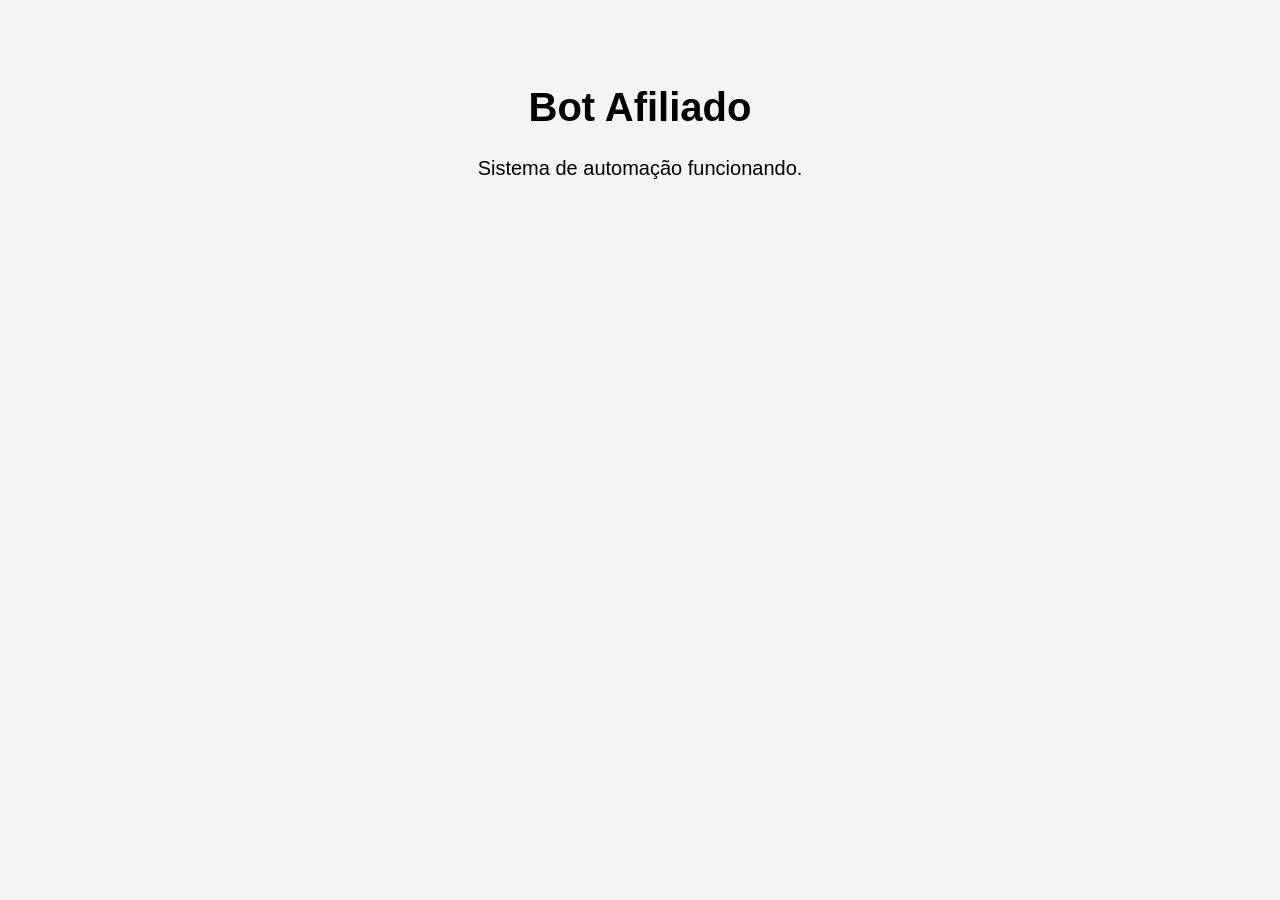
==== index.html @ 4bacfeba "Add script tag for external JavaScript file" ====
<!DOCTYPE html>
<html lang="pt-BR">
<head>
  <meta charset="UTF-8">
  <meta name="viewport" content="width=device-width, initial-scale=1.0">
  <title>Bot Afiliado</title>
  <link rel="stylesheet" href="style.css">
</head>
<body>
  <h1>Bot Afiliado</h1>
  <p>Sistema de automação funcionando.</p>
  <script src="script.js"></script>  
</body>
</html>
---- style.css ----
body {
  font-family: Arial, sans-serif;
  background-color: #f4f4f4;
  text-align: center;
  padding: 50px;
}

h1 {
  font-size: 40px;
}

p {
  font-size: 20px;
}
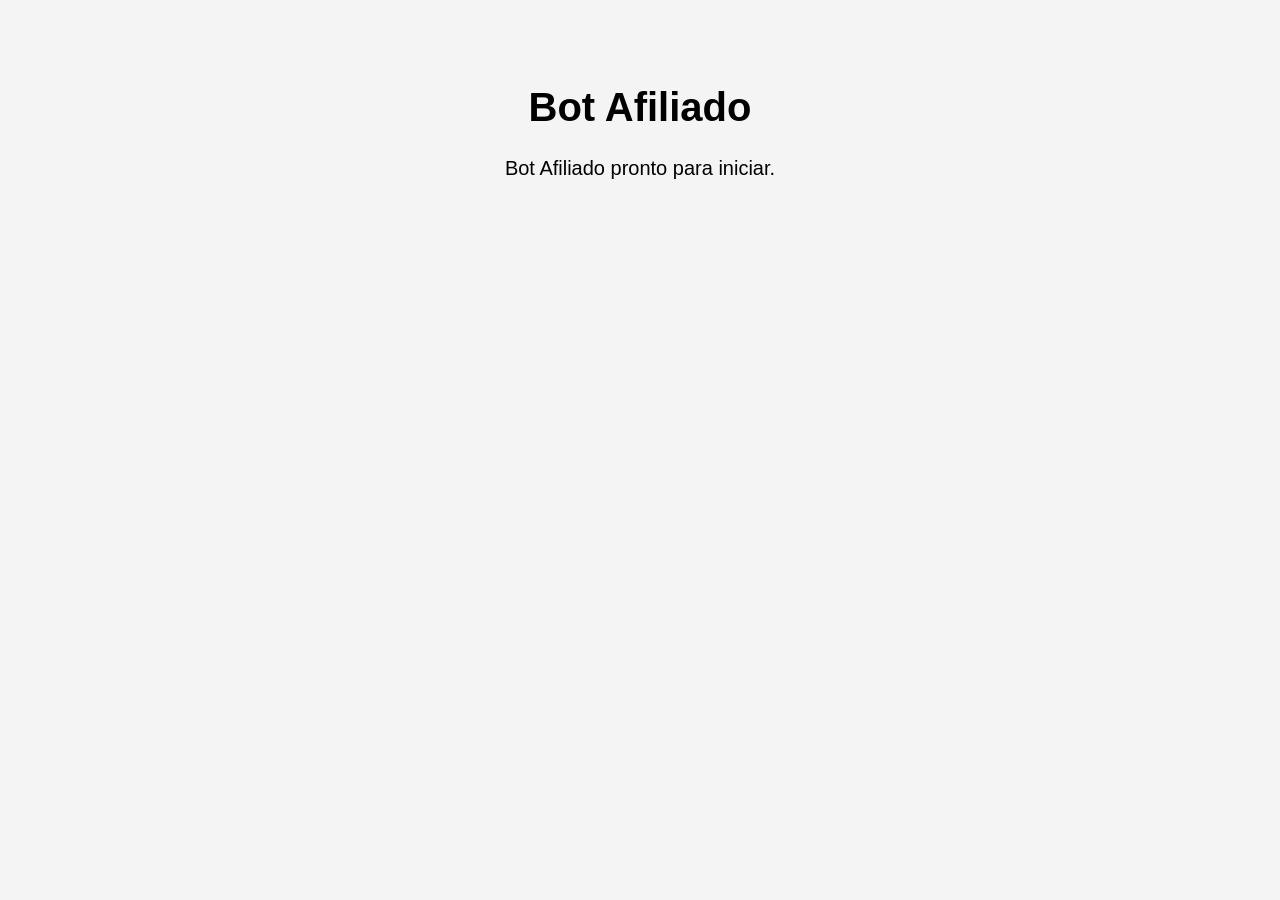
==== commit 61ed6fe9: "Update paragraph text in index.html" ====
--- a/index.html
+++ b/index.html
@@ -8,7 +8,7 @@
 </head>
 <body>
   <h1>Bot Afiliado</h1>
-  <p>Sistema de automação funcionando.</p>
+  <p>Bot Afiliado pronto para iniciar.</p>
   <script src="script.js"></script>  
 </body>
 </html>
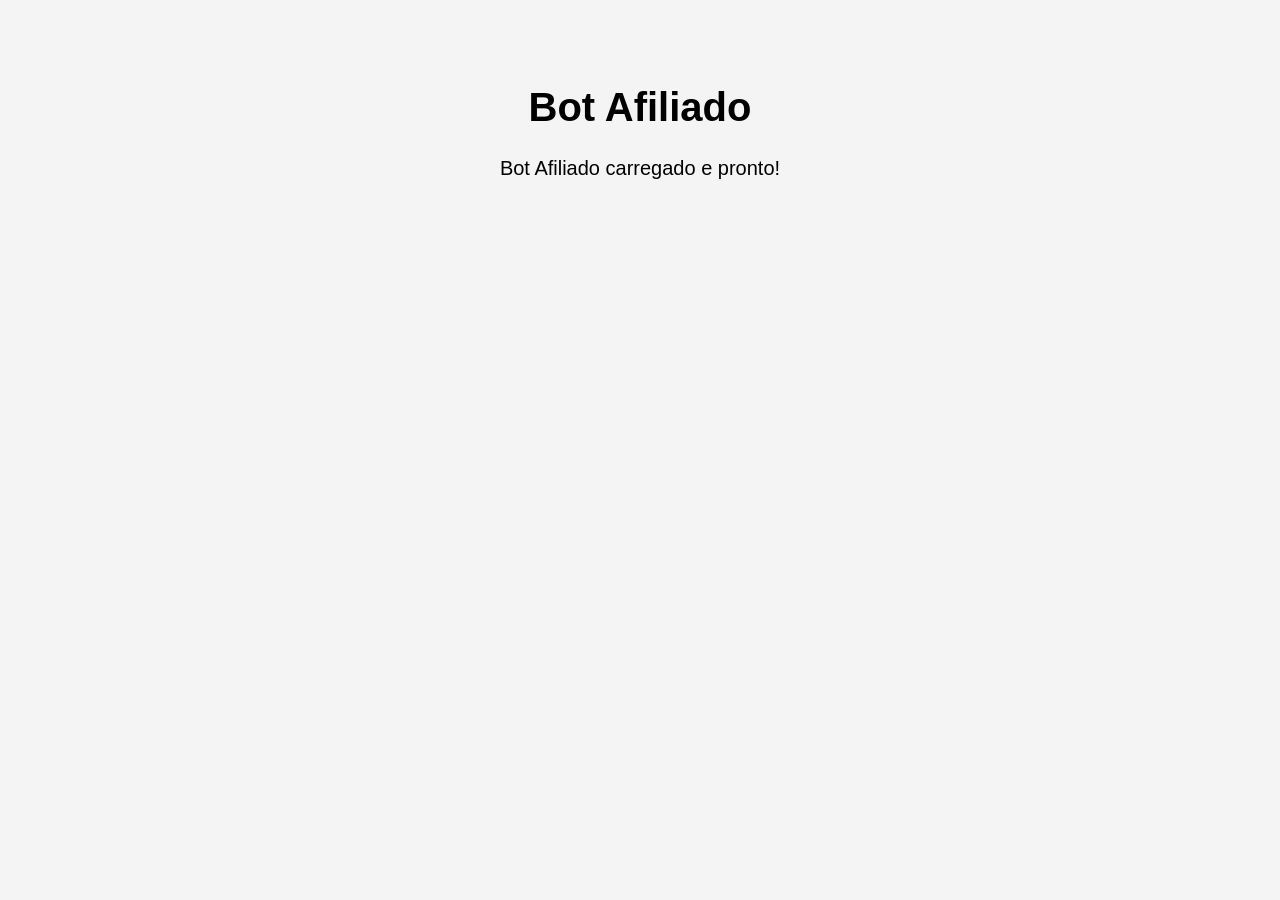
==== commit 9f379f68: "Fix formatting of script tag in index.html" ====
--- a/index.html
+++ b/index.html
@@ -9,6 +9,6 @@
 <body>
   <h1>Bot Afiliado</h1>
   <p>Bot Afiliado pronto para iniciar.</p>
-  <script src="script.js"></script>  
+  <script src="script.js"></script> 
 </body>
 </html>
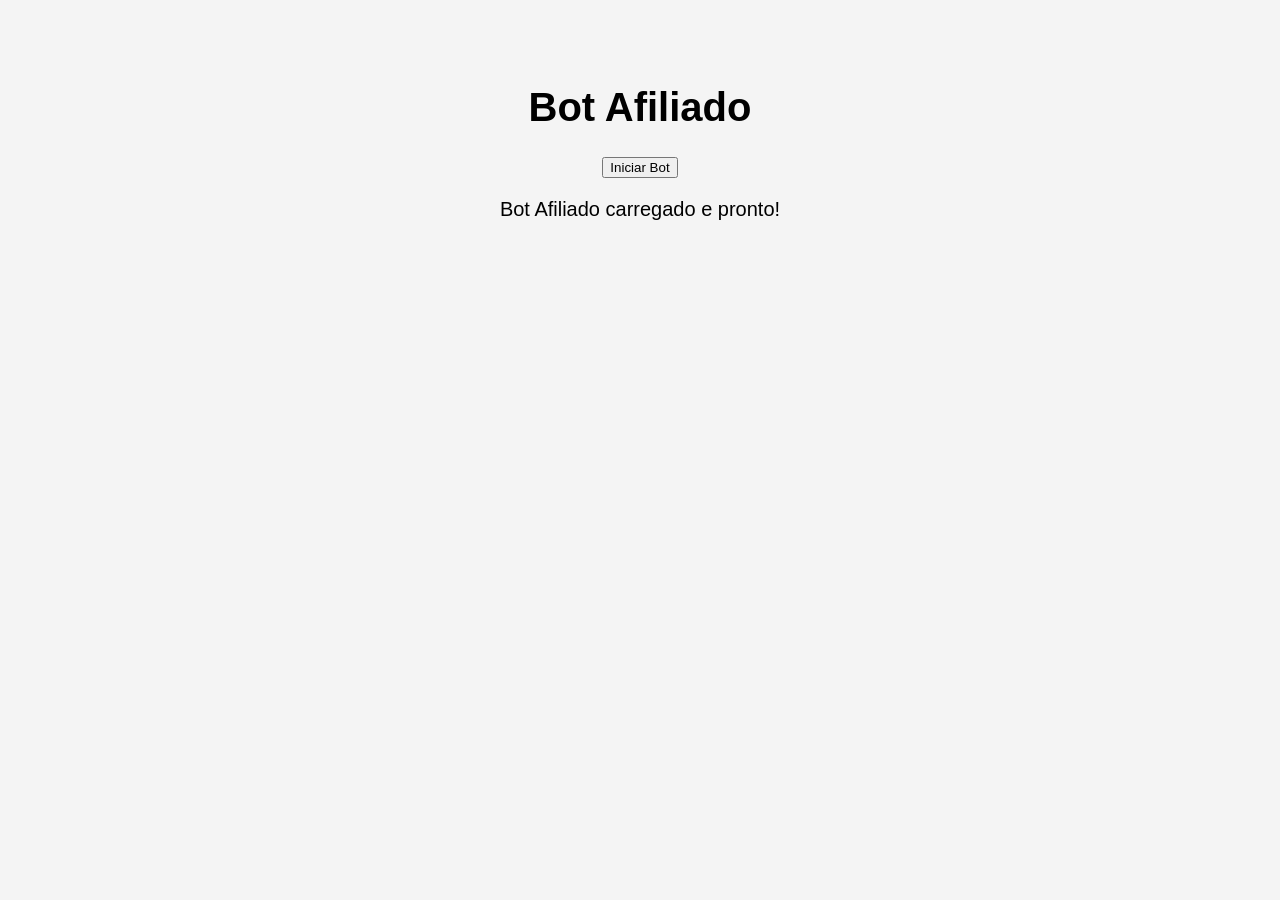
==== commit 75fc783c: "Add button to start the bot in index.html" ====
--- a/index.html
+++ b/index.html
@@ -8,6 +8,7 @@
 </head>
 <body>
   <h1>Bot Afiliado</h1>
+  <button id="iniciarBot">Iniciar Bot</button>
   <p>Bot Afiliado pronto para iniciar.</p>
   <script src="script.js"></script> 
 </body>
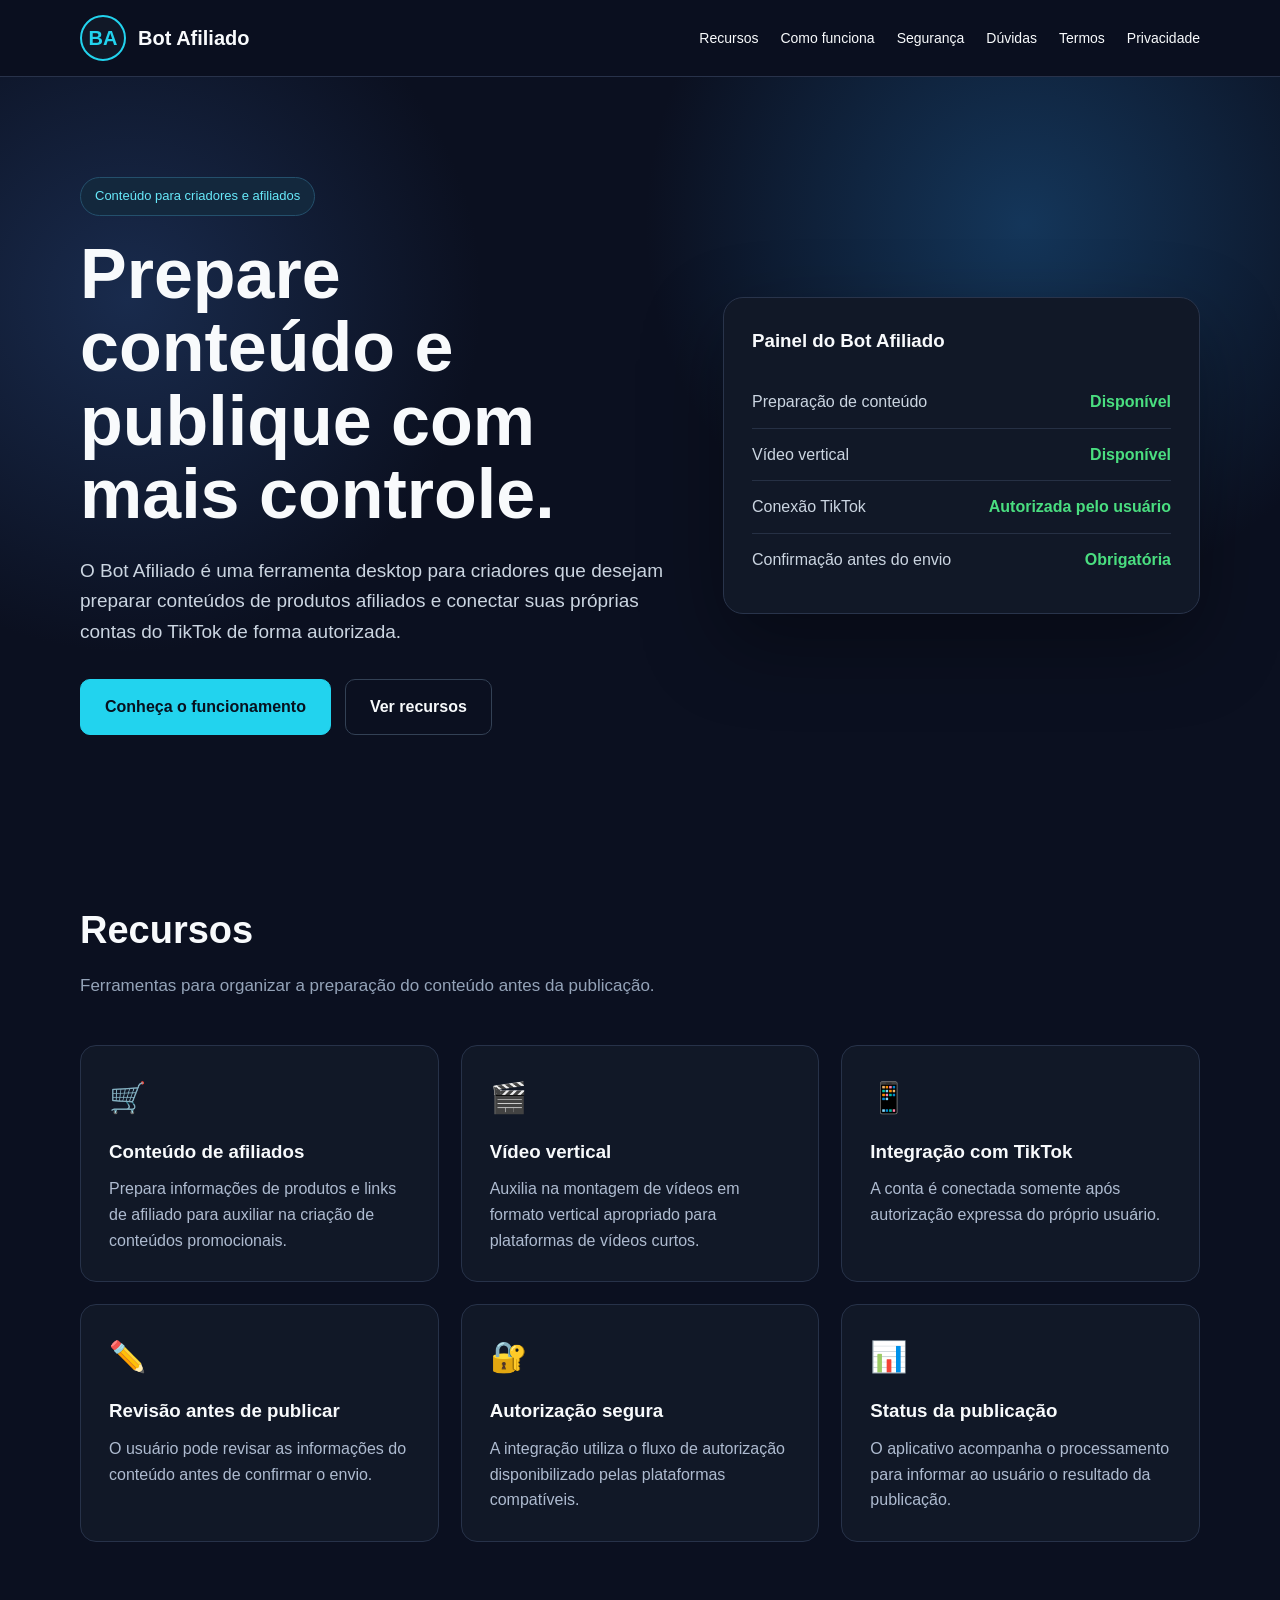
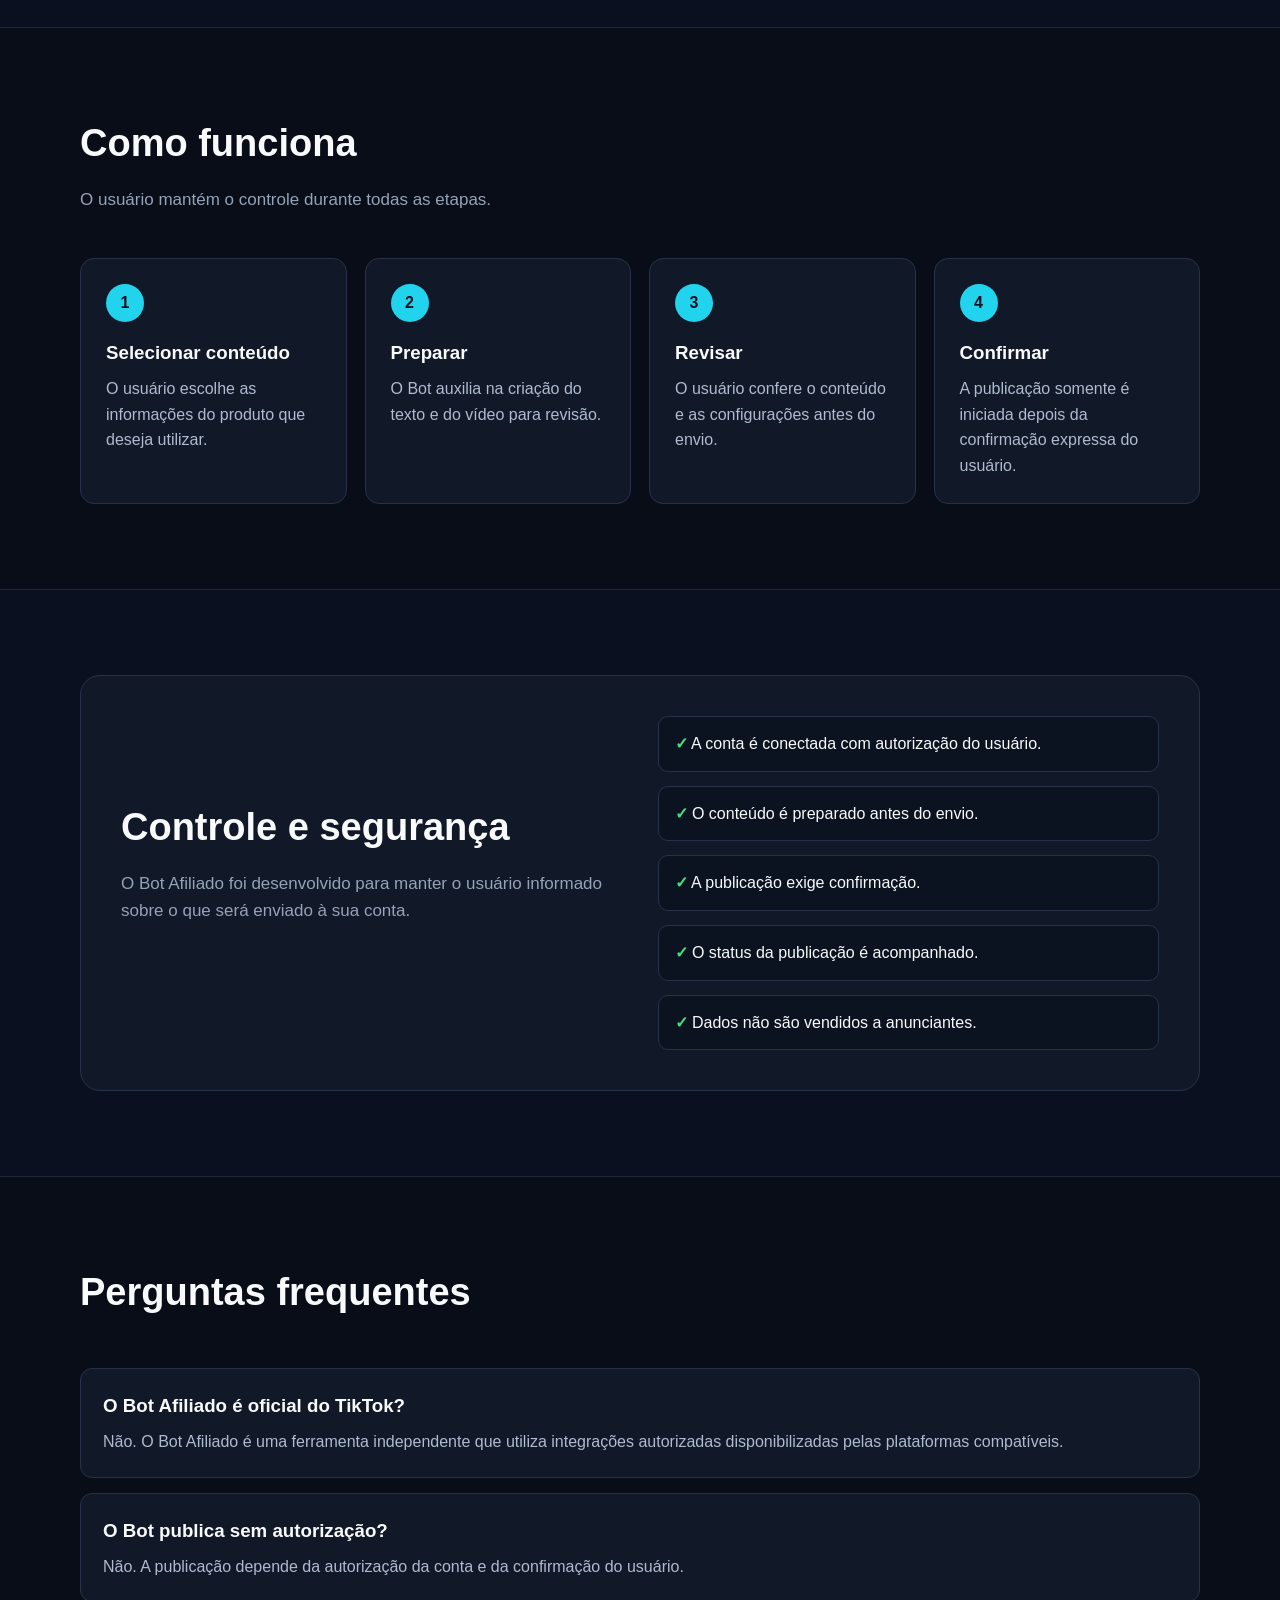
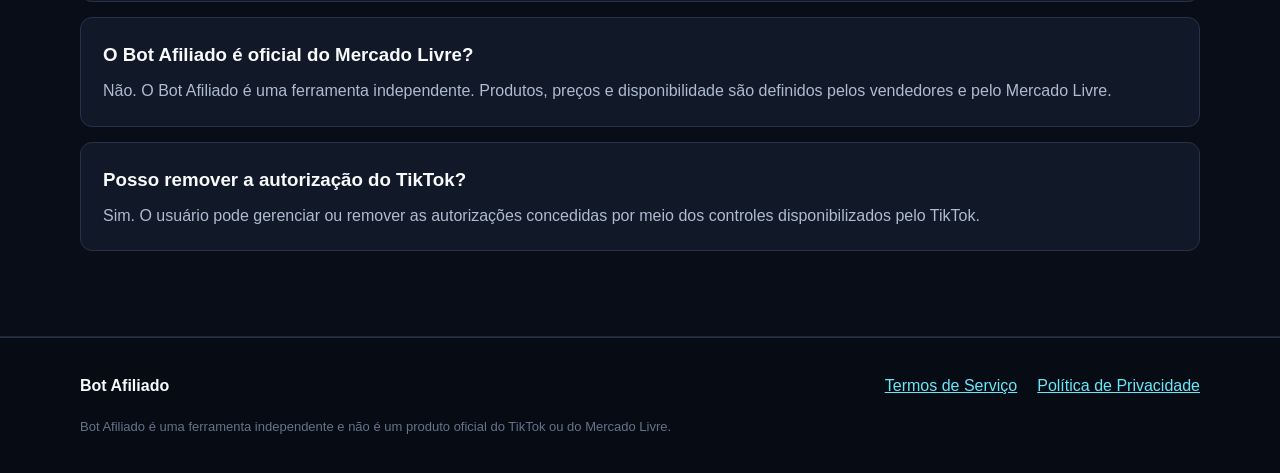
==== commit 105b552d: "Atualizar página oficial do Bot Afiliado Updated the title and added a description meta tag. Enhance" ====
--- a/index.html
+++ b/index.html
@@ -1,15 +1,839 @@
 <!DOCTYPE html>
 <html lang="pt-BR">
 <head>
-  <meta charset="UTF-8">
-  <meta name="viewport" content="width=device-width, initial-scale=1.0">
-  <title>Bot Afiliado</title>
-  <link rel="stylesheet" href="style.css">
+    <meta charset="UTF-8">
+    <meta name="viewport" content="width=device-width, initial-scale=1.0">
+
+    <title>Bot Afiliado | Conteúdo para Afiliados e TikTok</title>
+
+    <meta
+        name="description"
+        content="Bot Afiliado é uma ferramenta desktop para preparação de conteúdos de produtos afiliados e integração autorizada com o TikTok."
+    >
+
+    <style>
+        * {
+            box-sizing: border-box;
+            margin: 0;
+            padding: 0;
+        }
+
+        html {
+            scroll-behavior: smooth;
+        }
+
+        body {
+            font-family: Arial, Helvetica, sans-serif;
+            background: #0b1020;
+            color: #f8fafc;
+            line-height: 1.6;
+        }
+
+        a {
+            color: inherit;
+            text-decoration: none;
+        }
+
+        .container {
+            width: min(1120px, 92%);
+            margin: auto;
+        }
+
+        header {
+            position: sticky;
+            top: 0;
+            z-index: 50;
+            background: rgba(11, 16, 32, 0.96);
+            border-bottom: 1px solid #28324a;
+        }
+
+        nav {
+            min-height: 76px;
+            display: flex;
+            align-items: center;
+            justify-content: space-between;
+            gap: 25px;
+        }
+
+        .logo {
+            display: flex;
+            align-items: center;
+            gap: 12px;
+            font-size: 20px;
+            font-weight: bold;
+        }
+
+        .logo-icon {
+            width: 46px;
+            height: 46px;
+            border-radius: 50%;
+            display: grid;
+            place-items: center;
+            background: #111827;
+            border: 2px solid #22d3ee;
+            color: #22d3ee;
+            font-weight: bold;
+        }
+
+        .nav-links {
+            display: flex;
+            align-items: center;
+            gap: 22px;
+            font-size: 14px;
+        }
+
+        .nav-links a:hover {
+            color: #22d3ee;
+        }
+
+        .hero {
+            padding: 100px 0 80px;
+            background:
+                radial-gradient(circle at 80% 20%, #14365a 0, transparent 32%),
+                radial-gradient(circle at 10% 30%, #192b4d 0, transparent 28%);
+        }
+
+        .hero-grid {
+            display: grid;
+            grid-template-columns: 1.1fr 0.9fr;
+            gap: 60px;
+            align-items: center;
+        }
+
+        .tag {
+            display: inline-block;
+            padding: 8px 14px;
+            border-radius: 999px;
+            background: #13283d;
+            color: #67e8f9;
+            border: 1px solid #24506c;
+            font-size: 13px;
+            margin-bottom: 22px;
+        }
+
+        h1 {
+            font-size: clamp(42px, 6vw, 70px);
+            line-height: 1.05;
+            margin-bottom: 24px;
+        }
+
+        .hero p {
+            font-size: 19px;
+            color: #cbd5e1;
+            max-width: 680px;
+            margin-bottom: 32px;
+        }
+
+        .buttons {
+            display: flex;
+            flex-wrap: wrap;
+            gap: 14px;
+        }
+
+        .button {
+            display: inline-block;
+            padding: 14px 24px;
+            border-radius: 10px;
+            font-weight: bold;
+            border: 1px solid #334155;
+        }
+
+        .button-primary {
+            background: #22d3ee;
+            color: #07111f;
+            border-color: #22d3ee;
+        }
+
+        .button-secondary:hover {
+            border-color: #22d3ee;
+        }
+
+        .app-card {
+            background: #111827;
+            border: 1px solid #29344b;
+            border-radius: 20px;
+            padding: 28px;
+            box-shadow: 0 30px 80px rgba(0, 0, 0, 0.35);
+        }
+
+        .app-card h3 {
+            margin-bottom: 20px;
+        }
+
+        .status {
+            display: flex;
+            justify-content: space-between;
+            padding: 13px 0;
+            border-bottom: 1px solid #263044;
+            color: #cbd5e1;
+        }
+
+        .status:last-child {
+            border: 0;
+        }
+
+        .ok {
+            color: #4ade80;
+            font-weight: bold;
+        }
+
+        section {
+            padding: 85px 0;
+        }
+
+        .section-title {
+            max-width: 760px;
+            margin-bottom: 45px;
+        }
+
+        .section-title h2 {
+            font-size: 38px;
+            margin-bottom: 12px;
+        }
+
+        .section-title p {
+            color: #94a3b8;
+            font-size: 17px;
+        }
+
+        .grid {
+            display: grid;
+            grid-template-columns: repeat(3, 1fr);
+            gap: 22px;
+        }
+
+        .card {
+            background: #111827;
+            border: 1px solid #273249;
+            border-radius: 16px;
+            padding: 28px;
+        }
+
+        .card .icon {
+            font-size: 30px;
+            margin-bottom: 15px;
+        }
+
+        .card h3 {
+            margin-bottom: 10px;
+        }
+
+        .card p {
+            color: #aebbd0;
+        }
+
+        .dark-section {
+            background: #080d18;
+            border-top: 1px solid #1d2739;
+            border-bottom: 1px solid #1d2739;
+        }
+
+        .steps {
+            display: grid;
+            grid-template-columns: repeat(4, 1fr);
+            gap: 18px;
+        }
+
+        .step {
+            padding: 25px;
+            background: #111827;
+            border-radius: 14px;
+            border: 1px solid #273249;
+        }
+
+        .number {
+            width: 38px;
+            height: 38px;
+            display: grid;
+            place-items: center;
+            border-radius: 50%;
+            background: #22d3ee;
+            color: #07111f;
+            font-weight: bold;
+            margin-bottom: 16px;
+        }
+
+        .step p {
+            color: #aebbd0;
+            margin-top: 8px;
+        }
+
+        .control-box {
+            display: grid;
+            grid-template-columns: 1fr 1fr;
+            gap: 35px;
+            align-items: center;
+            background: #111827;
+            border: 1px solid #273249;
+            border-radius: 20px;
+            padding: 40px;
+        }
+
+        .check-list {
+            display: grid;
+            gap: 14px;
+        }
+
+        .check {
+            padding: 14px 16px;
+            border-radius: 10px;
+            background: #0b1220;
+            border: 1px solid #263249;
+        }
+
+        .check strong {
+            color: #4ade80;
+        }
+
+        .faq {
+            display: grid;
+            gap: 15px;
+        }
+
+        .faq-item {
+            background: #111827;
+            border: 1px solid #273249;
+            border-radius: 12px;
+            padding: 22px;
+        }
+
+        .faq-item h3 {
+            margin-bottom: 8px;
+        }
+
+        .faq-item p {
+            color: #aebbd0;
+        }
+
+        footer {
+            border-top: 1px solid #273249;
+            padding: 35px 0;
+            background: #070b14;
+        }
+
+        .footer-content {
+            display: flex;
+            justify-content: space-between;
+            align-items: center;
+            gap: 25px;
+            flex-wrap: wrap;
+        }
+
+        .legal-links {
+            display: flex;
+            gap: 20px;
+            flex-wrap: wrap;
+        }
+
+        .legal-links a {
+            color: #67e8f9;
+            text-decoration: underline;
+        }
+
+        .disclaimer {
+            font-size: 13px;
+            color: #64748b;
+            margin-top: 18px;
+        }
+
+        @media (max-width: 850px) {
+            .hero-grid,
+            .control-box {
+                grid-template-columns: 1fr;
+            }
+
+            .grid {
+                grid-template-columns: 1fr;
+            }
+
+            .steps {
+                grid-template-columns: 1fr 1fr;
+            }
+
+            .nav-links {
+                display: none;
+            }
+        }
+
+        @media (max-width: 520px) {
+            .steps {
+                grid-template-columns: 1fr;
+            }
+
+            section {
+                padding: 60px 0;
+            }
+        }
+    </style>
 </head>
+
 <body>
-  <h1>Bot Afiliado</h1>
-  <button id="iniciarBot">Iniciar Bot</button>
-  <p>Bot Afiliado pronto para iniciar.</p>
-  <script src="script.js"></script> 
+
+<header>
+    <div class="container">
+        <nav>
+
+            <a href="#inicio" class="logo">
+                <span class="logo-icon">BA</span>
+                Bot Afiliado
+            </a>
+
+            <div class="nav-links">
+                <a href="#recursos">Recursos</a>
+                <a href="#como-funciona">Como funciona</a>
+                <a href="#seguranca">Segurança</a>
+                <a href="#faq">Dúvidas</a>
+                <a href="termos.html">Termos</a>
+                <a href="privacidade.html">Privacidade</a>
+            </div>
+
+        </nav>
+    </div>
+</header>
+
+
+<main>
+
+    <section class="hero" id="inicio">
+
+        <div class="container hero-grid">
+
+            <div>
+
+                <span class="tag">
+                    Conteúdo para criadores e afiliados
+                </span>
+
+                <h1>
+                    Prepare conteúdo e publique com mais controle.
+                </h1>
+
+                <p>
+                    O Bot Afiliado é uma ferramenta desktop para
+                    criadores que desejam preparar conteúdos de
+                    produtos afiliados e conectar suas próprias
+                    contas do TikTok de forma autorizada.
+                </p>
+
+                <div class="buttons">
+
+                    <a
+                        href="#como-funciona"
+                        class="button button-primary"
+                    >
+                        Conheça o funcionamento
+                    </a>
+
+                    <a
+                        href="#recursos"
+                        class="button button-secondary"
+                    >
+                        Ver recursos
+                    </a>
+
+                </div>
+
+            </div>
+
+
+            <div class="app-card">
+
+                <h3>Painel do Bot Afiliado</h3>
+
+                <div class="status">
+                    <span>Preparação de conteúdo</span>
+                    <span class="ok">Disponível</span>
+                </div>
+
+                <div class="status">
+                    <span>Vídeo vertical</span>
+                    <span class="ok">Disponível</span>
+                </div>
+
+                <div class="status">
+                    <span>Conexão TikTok</span>
+                    <span class="ok">Autorizada pelo usuário</span>
+                </div>
+
+                <div class="status">
+                    <span>Confirmação antes do envio</span>
+                    <span class="ok">Obrigatória</span>
+                </div>
+
+            </div>
+
+        </div>
+
+    </section>
+
+
+    <section id="recursos">
+
+        <div class="container">
+
+            <div class="section-title">
+                <h2>Recursos</h2>
+
+                <p>
+                    Ferramentas para organizar a preparação do
+                    conteúdo antes da publicação.
+                </p>
+            </div>
+
+
+            <div class="grid">
+
+                <article class="card">
+
+                    <div class="icon">🛒</div>
+
+                    <h3>Conteúdo de afiliados</h3>
+
+                    <p>
+                        Prepara informações de produtos e links
+                        de afiliado para auxiliar na criação de
+                        conteúdos promocionais.
+                    </p>
+
+                </article>
+
+
+                <article class="card">
+
+                    <div class="icon">🎬</div>
+
+                    <h3>Vídeo vertical</h3>
+
+                    <p>
+                        Auxilia na montagem de vídeos em formato
+                        vertical apropriado para plataformas de
+                        vídeos curtos.
+                    </p>
+
+                </article>
+
+
+                <article class="card">
+
+                    <div class="icon">📱</div>
+
+                    <h3>Integração com TikTok</h3>
+
+                    <p>
+                        A conta é conectada somente após
+                        autorização expressa do próprio usuário.
+                    </p>
+
+                </article>
+
+
+                <article class="card">
+
+                    <div class="icon">✏️</div>
+
+                    <h3>Revisão antes de publicar</h3>
+
+                    <p>
+                        O usuário pode revisar as informações do
+                        conteúdo antes de confirmar o envio.
+                    </p>
+
+                </article>
+
+
+                <article class="card">
+
+                    <div class="icon">🔐</div>
+
+                    <h3>Autorização segura</h3>
+
+                    <p>
+                        A integração utiliza o fluxo de
+                        autorização disponibilizado pelas
+                        plataformas compatíveis.
+                    </p>
+
+                </article>
+
+
+                <article class="card">
+
+                    <div class="icon">📊</div>
+
+                    <h3>Status da publicação</h3>
+
+                    <p>
+                        O aplicativo acompanha o processamento
+                        para informar ao usuário o resultado da
+                        publicação.
+                    </p>
+
+                </article>
+
+            </div>
+
+        </div>
+
+    </section>
+
+
+    <section
+        id="como-funciona"
+        class="dark-section"
+    >
+
+        <div class="container">
+
+            <div class="section-title">
+
+                <h2>Como funciona</h2>
+
+                <p>
+                    O usuário mantém o controle durante todas as
+                    etapas.
+                </p>
+
+            </div>
+
+
+            <div class="steps">
+
+                <div class="step">
+
+                    <div class="number">1</div>
+
+                    <h3>Selecionar conteúdo</h3>
+
+                    <p>
+                        O usuário escolhe as informações do
+                        produto que deseja utilizar.
+                    </p>
+
+                </div>
+
+
+                <div class="step">
+
+                    <div class="number">2</div>
+
+                    <h3>Preparar</h3>
+
+                    <p>
+                        O Bot auxilia na criação do texto e do
+                        vídeo para revisão.
+                    </p>
+
+                </div>
+
+
+                <div class="step">
+
+                    <div class="number">3</div>
+
+                    <h3>Revisar</h3>
+
+                    <p>
+                        O usuário confere o conteúdo e as
+                        configurações antes do envio.
+                    </p>
+
+                </div>
+
+
+                <div class="step">
+
+                    <div class="number">4</div>
+
+                    <h3>Confirmar</h3>
+
+                    <p>
+                        A publicação somente é iniciada depois
+                        da confirmação expressa do usuário.
+                    </p>
+
+                </div>
+
+            </div>
+
+        </div>
+
+    </section>
+
+
+    <section id="seguranca">
+
+        <div class="container">
+
+            <div class="control-box">
+
+                <div>
+
+                    <div class="section-title">
+
+                        <h2>
+                            Controle e segurança
+                        </h2>
+
+                        <p>
+                            O Bot Afiliado foi desenvolvido para
+                            manter o usuário informado sobre o
+                            que será enviado à sua conta.
+                        </p>
+
+                    </div>
+
+                </div>
+
+
+                <div class="check-list">
+
+                    <div class="check">
+                        <strong>✓</strong>
+                        A conta é conectada com autorização do usuário.
+                    </div>
+
+                    <div class="check">
+                        <strong>✓</strong>
+                        O conteúdo é preparado antes do envio.
+                    </div>
+
+                    <div class="check">
+                        <strong>✓</strong>
+                        A publicação exige confirmação.
+                    </div>
+
+                    <div class="check">
+                        <strong>✓</strong>
+                        O status da publicação é acompanhado.
+                    </div>
+
+                    <div class="check">
+                        <strong>✓</strong>
+                        Dados não são vendidos a anunciantes.
+                    </div>
+
+                </div>
+
+            </div>
+
+        </div>
+
+    </section>
+
+
+    <section
+        id="faq"
+        class="dark-section"
+    >
+
+        <div class="container">
+
+            <div class="section-title">
+                <h2>Perguntas frequentes</h2>
+            </div>
+
+
+            <div class="faq">
+
+                <div class="faq-item">
+
+                    <h3>
+                        O Bot Afiliado é oficial do TikTok?
+                    </h3>
+
+                    <p>
+                        Não. O Bot Afiliado é uma ferramenta
+                        independente que utiliza integrações
+                        autorizadas disponibilizadas pelas
+                        plataformas compatíveis.
+                    </p>
+
+                </div>
+
+
+                <div class="faq-item">
+
+                    <h3>
+                        O Bot publica sem autorização?
+                    </h3>
+
+                    <p>
+                        Não. A publicação depende da autorização
+                        da conta e da confirmação do usuário.
+                    </p>
+
+                </div>
+
+
+                <div class="faq-item">
+
+                    <h3>
+                        O Bot Afiliado é oficial do Mercado Livre?
+                    </h3>
+
+                    <p>
+                        Não. O Bot Afiliado é uma ferramenta
+                        independente. Produtos, preços e
+                        disponibilidade são definidos pelos
+                        vendedores e pelo Mercado Livre.
+                    </p>
+
+                </div>
+
+
+                <div class="faq-item">
+
+                    <h3>
+                        Posso remover a autorização do TikTok?
+                    </h3>
+
+                    <p>
+                        Sim. O usuário pode gerenciar ou remover
+                        as autorizações concedidas por meio dos
+                        controles disponibilizados pelo TikTok.
+                    </p>
+
+                </div>
+
+            </div>
+
+        </div>
+
+    </section>
+
+</main>
+
+
+<footer>
+
+    <div class="container">
+
+        <div class="footer-content">
+
+            <strong>Bot Afiliado</strong>
+
+            <div class="legal-links">
+
+                <a href="termos.html">
+                    Termos de Serviço
+                </a>
+
+                <a href="privacidade.html">
+                    Política de Privacidade
+                </a>
+
+            </div>
+
+        </div>
+
+        <p class="disclaimer">
+            Bot Afiliado é uma ferramenta independente e não é
+            um produto oficial do TikTok ou do Mercado Livre.
+        </p>
+
+    </div>
+
+</footer>
+
 </body>
 </html>
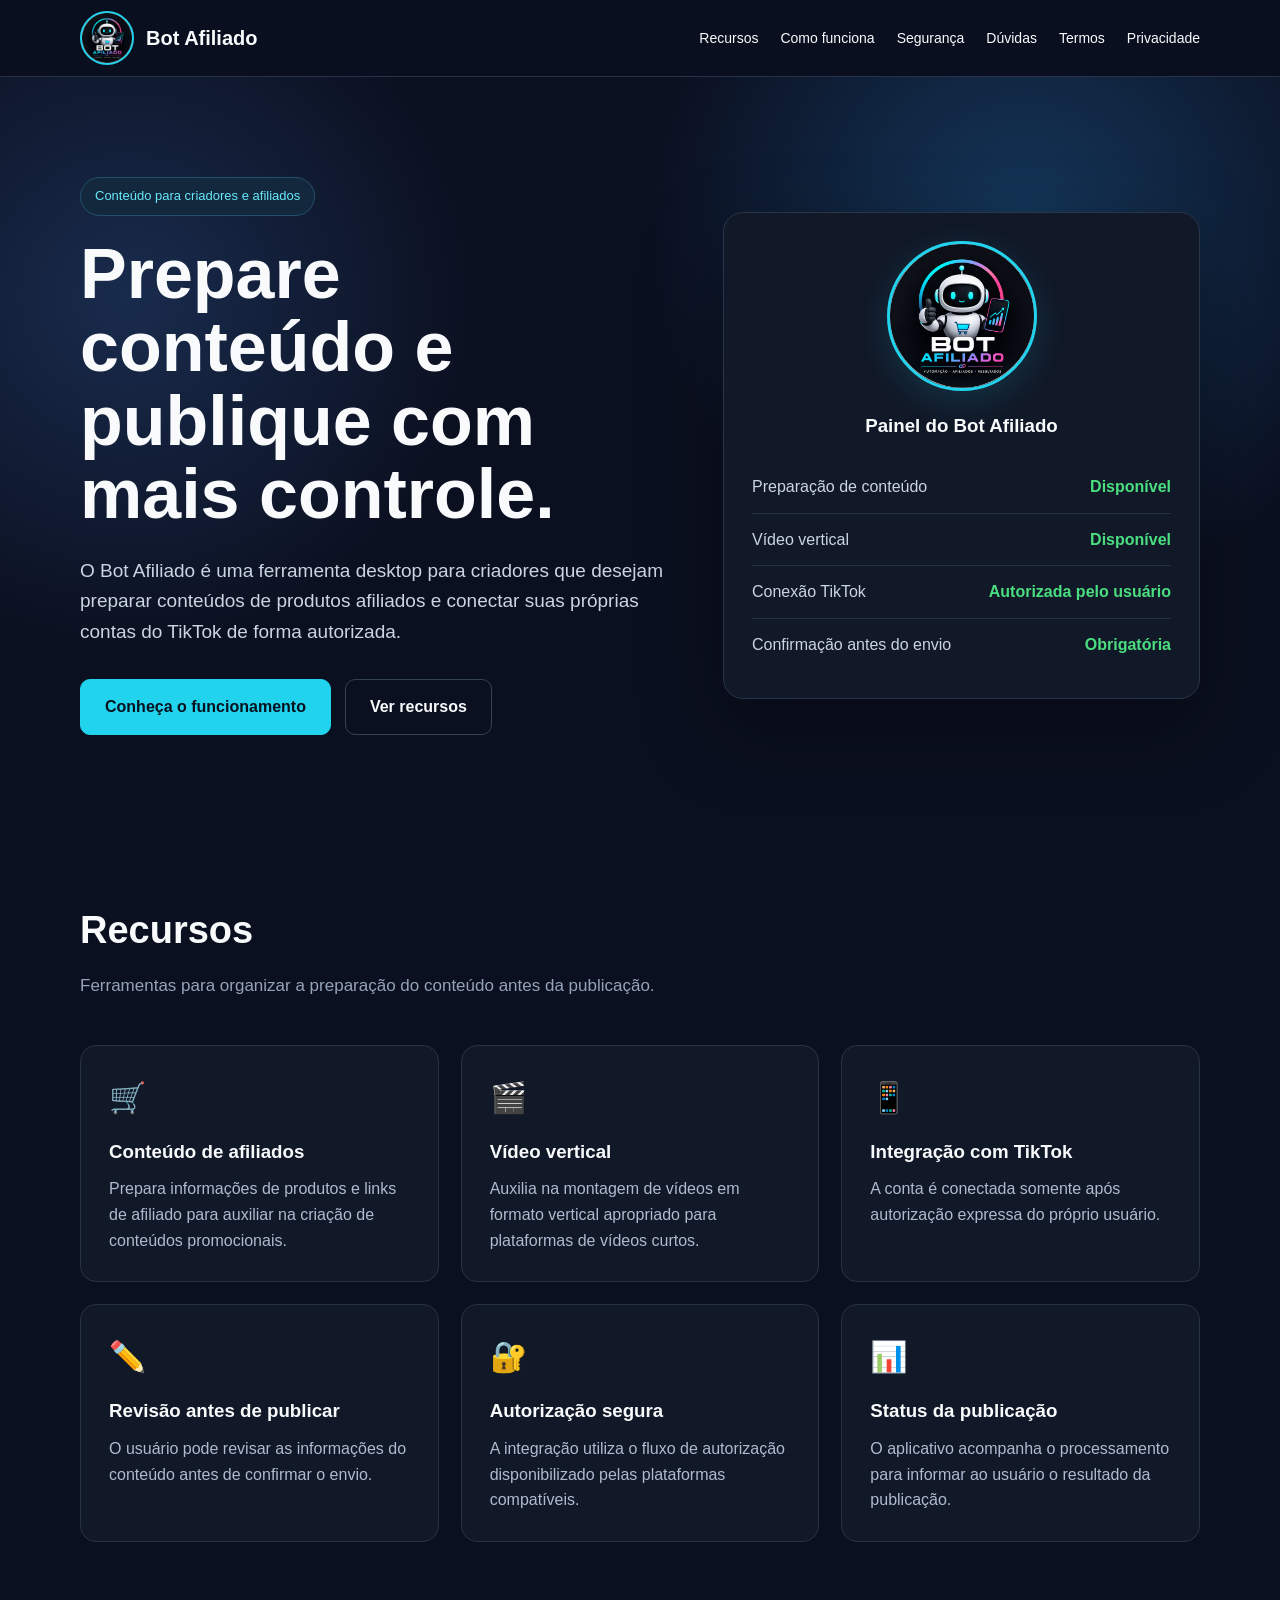
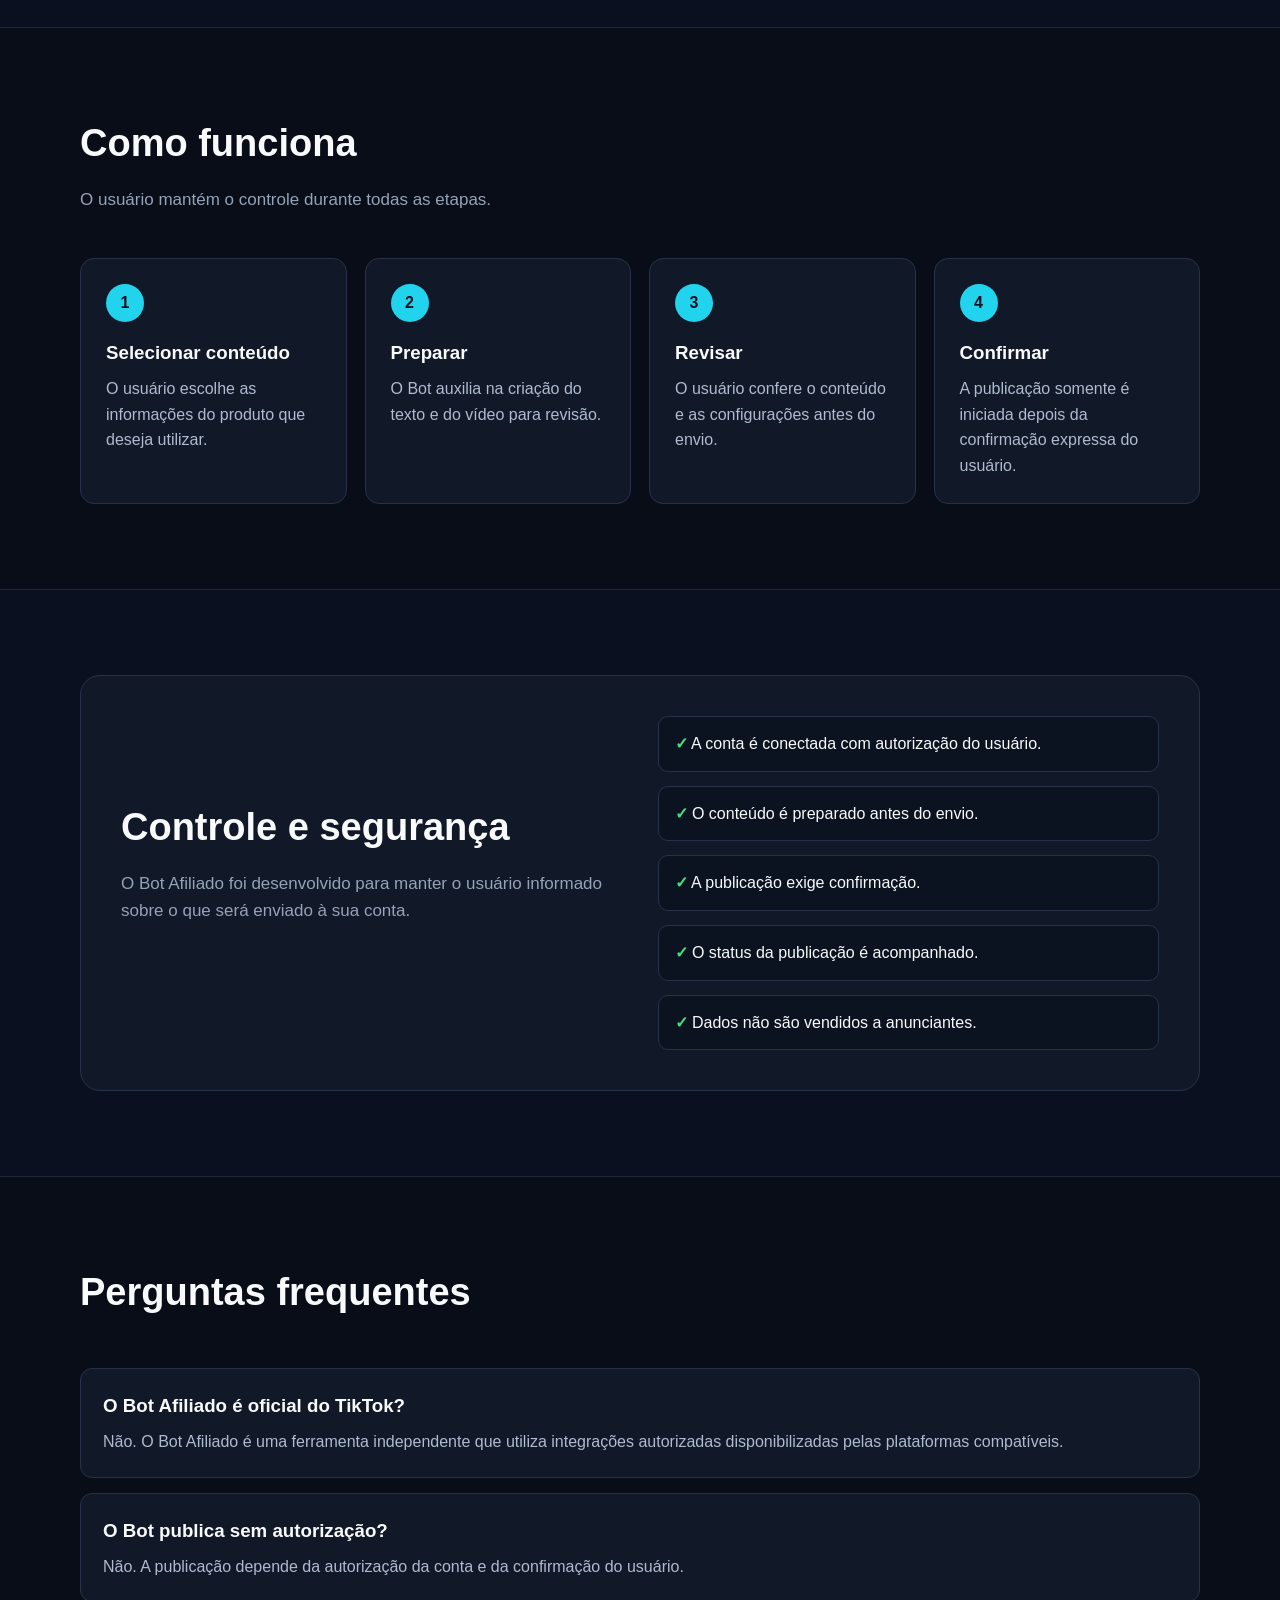
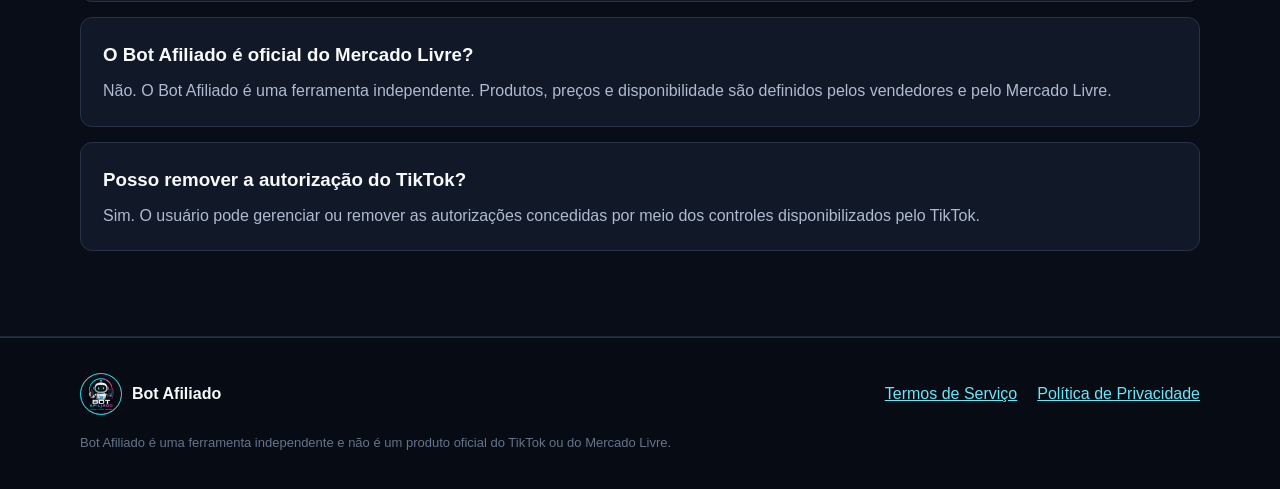
==== commit 5deaea28: "Add favicon and update logo styles in index.html" ====
--- a/index.html
+++ b/index.html
@@ -5,6 +5,11 @@
     <meta name="viewport" content="width=device-width, initial-scale=1.0">
 
     <title>Bot Afiliado | Conteúdo para Afiliados e TikTok</title>
+
+    <!-- ÍCONE OFICIAL DO BOT AFILIADO NA ABA DO NAVEGADOR -->
+    <link rel="icon" type="image/png" href="bot_afiliado_1024x1024.png">
+    <link rel="shortcut icon" type="image/png" href="bot_afiliado_1024x1024.png">
+    <link rel="apple-touch-icon" href="bot_afiliado_1024x1024.png">
 
     <meta
         name="description"
@@ -63,16 +68,14 @@
             font-weight: bold;
         }
 
-        .logo-icon {
-            width: 46px;
-            height: 46px;
+        /* LOGO OFICIAL DO BOT AFILIADO */
+        .logo-image {
+            width: 54px;
+            height: 54px;
             border-radius: 50%;
-            display: grid;
-            place-items: center;
+            object-fit: cover;
+            border: 2px solid #22d3ee;
             background: #111827;
-            border: 2px solid #22d3ee;
-            color: #22d3ee;
-            font-weight: bold;
         }
 
         .nav-links {
@@ -154,6 +157,20 @@
             border-radius: 20px;
             padding: 28px;
             box-shadow: 0 30px 80px rgba(0, 0, 0, 0.35);
+            text-align: center;
+        }
+
+        /* LOGO OFICIAL TAMBÉM VISÍVEL NO CONTEÚDO DO SITE */
+        .app-logo {
+            width: 150px;
+            height: 150px;
+            border-radius: 50%;
+            object-fit: cover;
+            border: 3px solid #22d3ee;
+            background: #0b1020;
+            margin: 0 auto 20px;
+            display: block;
+            box-shadow: 0 10px 35px rgba(34, 211, 238, 0.15);
         }
 
         .app-card h3 {
@@ -166,6 +183,8 @@
             padding: 13px 0;
             border-bottom: 1px solid #263044;
             color: #cbd5e1;
+            text-align: left;
+            gap: 15px;
         }
 
         .status:last-child {
@@ -175,6 +194,7 @@
         .ok {
             color: #4ade80;
             font-weight: bold;
+            text-align: right;
         }
 
         section {
@@ -319,6 +339,20 @@
             flex-wrap: wrap;
         }
 
+        .footer-brand {
+            display: flex;
+            align-items: center;
+            gap: 10px;
+        }
+
+        .footer-logo {
+            width: 42px;
+            height: 42px;
+            border-radius: 50%;
+            object-fit: cover;
+            border: 1px solid #22d3ee;
+        }
+
         .legal-links {
             display: flex;
             gap: 20px;
@@ -363,6 +397,11 @@
             section {
                 padding: 60px 0;
             }
+
+            .app-logo {
+                width: 125px;
+                height: 125px;
+            }
         }
     </style>
 </head>
@@ -374,7 +413,11 @@
         <nav>
 
             <a href="#inicio" class="logo">
-                <span class="logo-icon">BA</span>
+                <img
+                    src="bot_afiliado_1024x1024.png"
+                    alt="Logo oficial do Bot Afiliado"
+                    class="logo-image"
+                >
                 Bot Afiliado
             </a>
 
@@ -438,6 +481,12 @@
 
             <div class="app-card">
 
+                <img
+                    src="bot_afiliado_1024x1024.png"
+                    alt="Logo oficial do aplicativo Bot Afiliado"
+                    class="app-logo"
+                >
+
                 <h3>Painel do Bot Afiliado</h3>
 
                 <div class="status">
@@ -810,7 +859,14 @@
 
         <div class="footer-content">
 
-            <strong>Bot Afiliado</strong>
+            <div class="footer-brand">
+                <img
+                    src="bot_afiliado_1024x1024.png"
+                    alt="Logo Bot Afiliado"
+                    class="footer-logo"
+                >
+                <strong>Bot Afiliado</strong>
+            </div>
 
             <div class="legal-links">
 
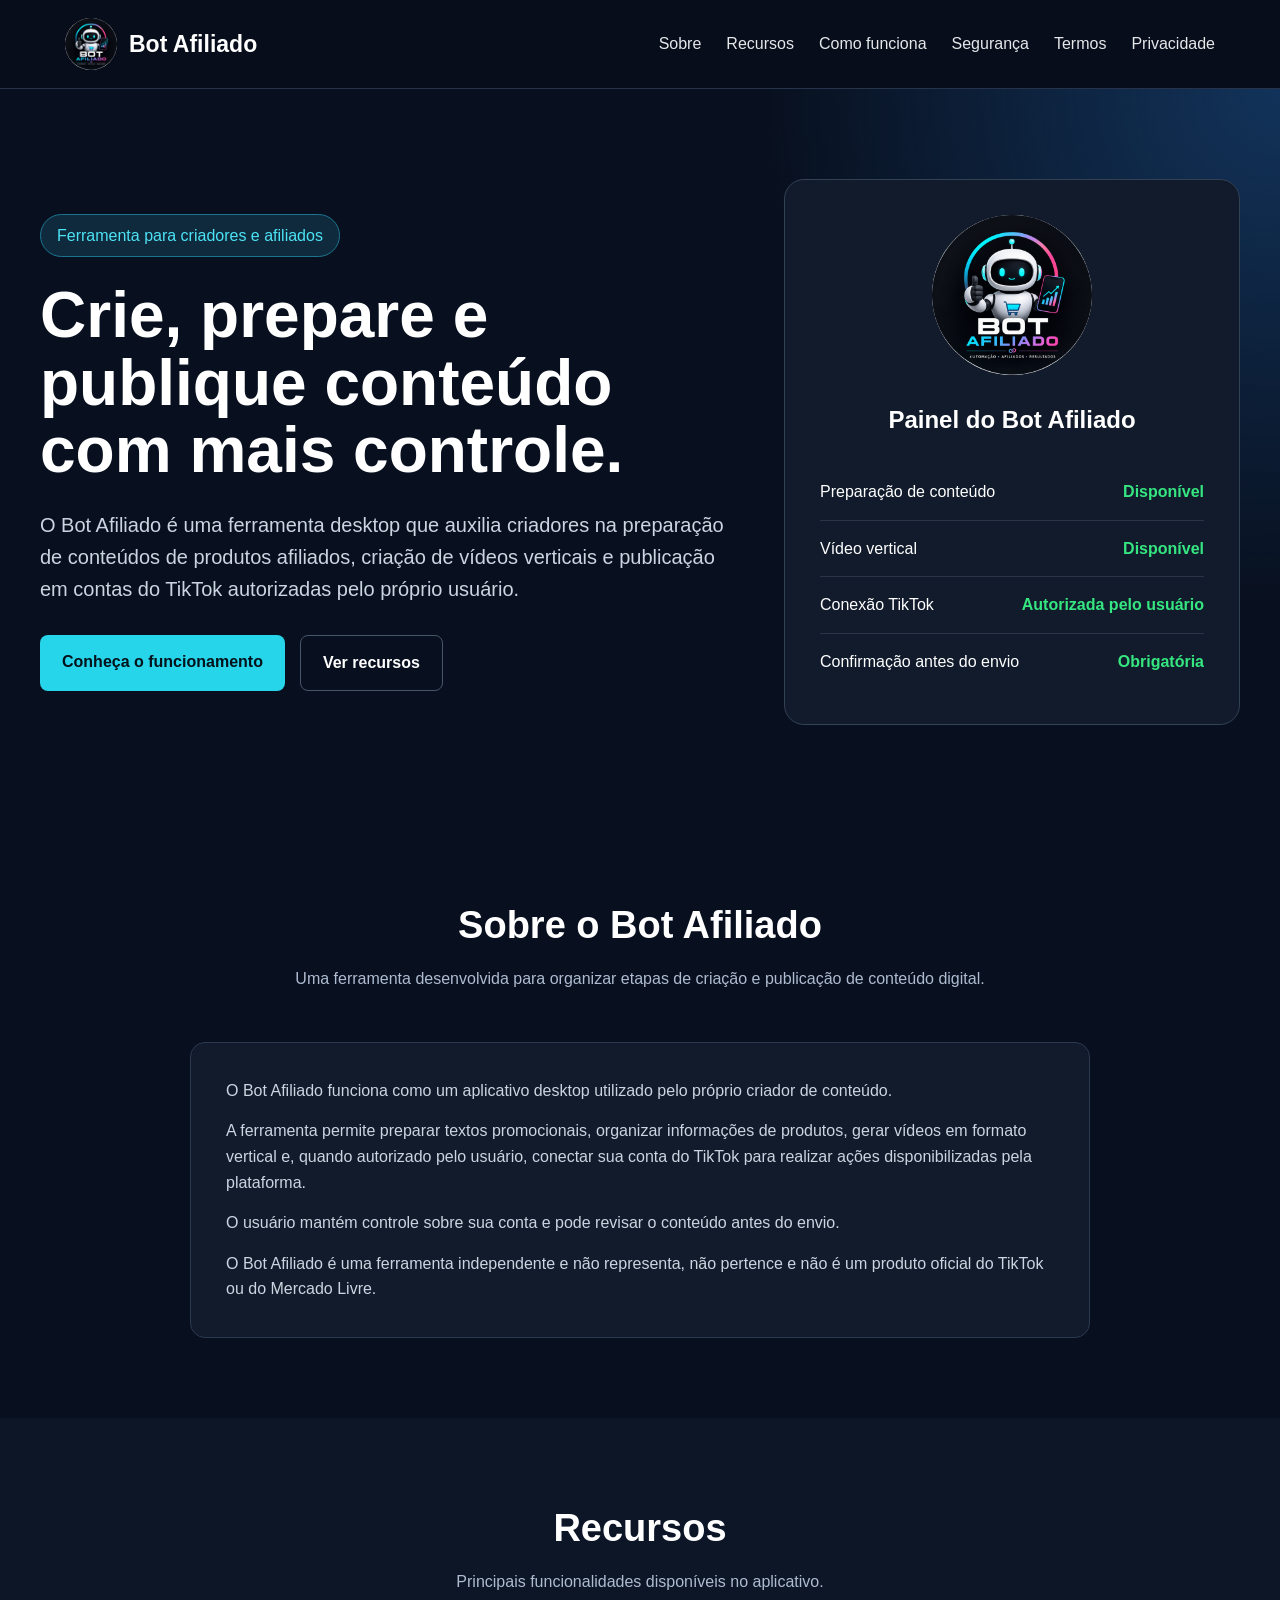
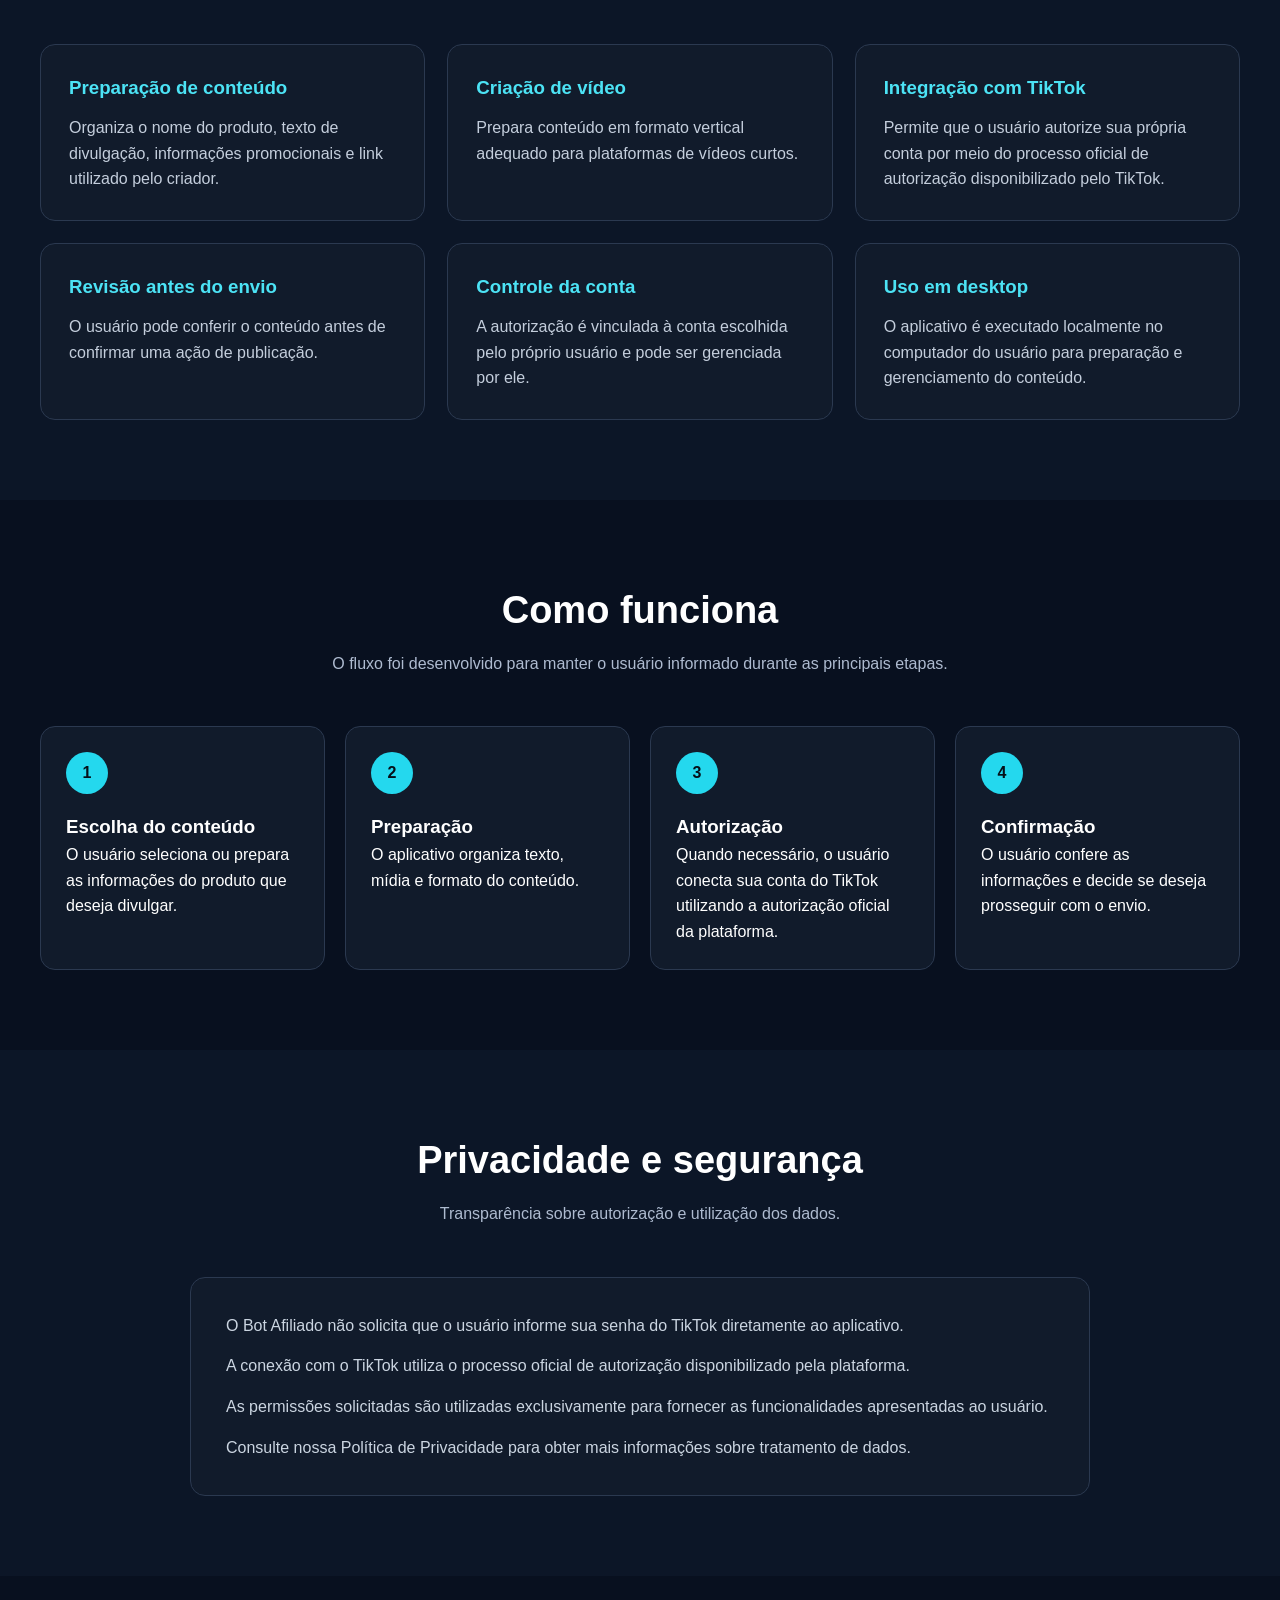
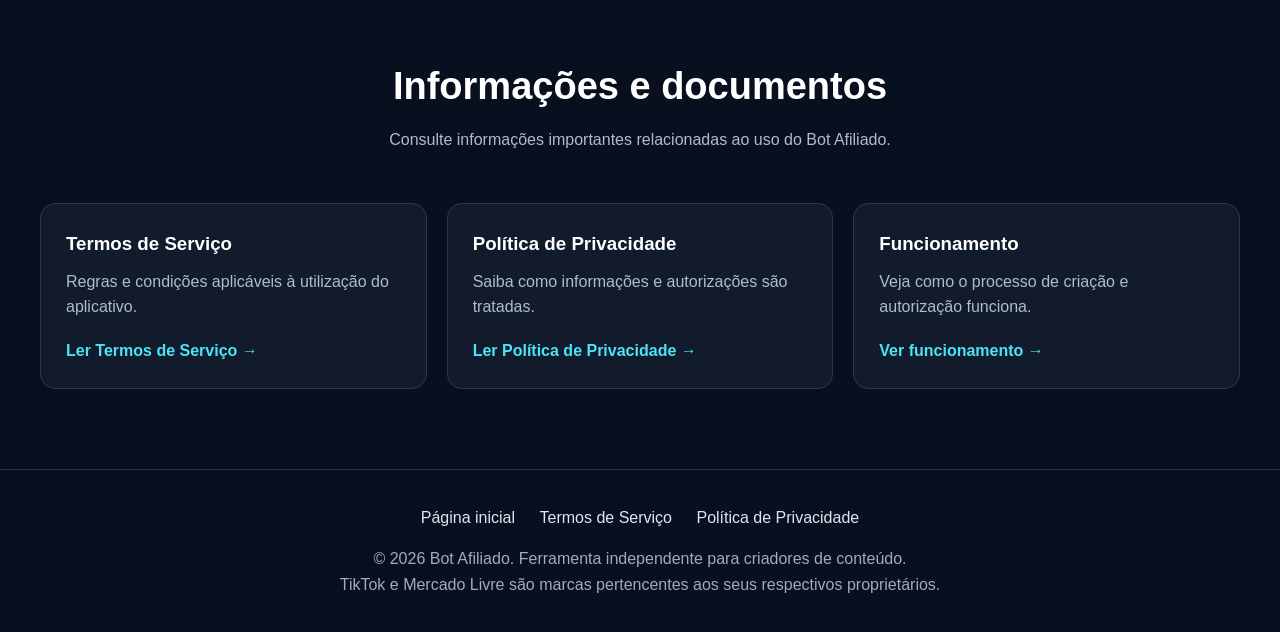
==== commit 133602ec: "Revise title and description for Bot Afiliado Updated the title and meta description in index.html t" ====
--- a/index.html
+++ b/index.html
@@ -4,17 +4,12 @@
     <meta charset="UTF-8">
     <meta name="viewport" content="width=device-width, initial-scale=1.0">
 
-    <title>Bot Afiliado | Conteúdo para Afiliados e TikTok</title>
-
-    <!-- ÍCONE OFICIAL DO BOT AFILIADO NA ABA DO NAVEGADOR -->
+    <title>Bot Afiliado | Ferramenta para Criadores de Conteúdo</title>
+
+    <meta name="description"
+          content="Bot Afiliado é uma ferramenta desktop para criação, preparação e publicação de conteúdos de produtos afiliados com integração autorizada pelo usuário ao TikTok.">
+
     <link rel="icon" type="image/png" href="bot_afiliado_1024x1024.png">
-    <link rel="shortcut icon" type="image/png" href="bot_afiliado_1024x1024.png">
-    <link rel="apple-touch-icon" href="bot_afiliado_1024x1024.png">
-
-    <meta
-        name="description"
-        content="Bot Afiliado é uma ferramenta desktop para preparação de conteúdos de produtos afiliados e integração autorizada com o TikTok."
-    >
 
     <style>
         * {
@@ -23,384 +18,326 @@
             padding: 0;
         }
 
-        html {
-            scroll-behavior: smooth;
-        }
-
         body {
             font-family: Arial, Helvetica, sans-serif;
-            background: #0b1020;
-            color: #f8fafc;
+            background: #08101f;
+            color: #ffffff;
             line-height: 1.6;
         }
 
         a {
+            text-decoration: none;
             color: inherit;
-            text-decoration: none;
-        }
-
-        .container {
-            width: min(1120px, 92%);
-            margin: auto;
         }
 
         header {
+            background: #070d1a;
+            border-bottom: 1px solid #26334b;
             position: sticky;
             top: 0;
-            z-index: 50;
-            background: rgba(11, 16, 32, 0.96);
-            border-bottom: 1px solid #28324a;
-        }
-
-        nav {
-            min-height: 76px;
+            z-index: 10;
+        }
+
+        .nav {
+            max-width: 1200px;
+            margin: auto;
+            padding: 18px 25px;
             display: flex;
             align-items: center;
             justify-content: space-between;
-            gap: 25px;
-        }
-
-        .logo {
+            gap: 20px;
+        }
+
+        .brand {
             display: flex;
             align-items: center;
             gap: 12px;
-            font-size: 20px;
+            font-size: 23px;
             font-weight: bold;
         }
 
-        /* LOGO OFICIAL DO BOT AFILIADO */
-        .logo-image {
-            width: 54px;
-            height: 54px;
+        .brand img {
+            width: 52px;
+            height: 52px;
             border-radius: 50%;
-            object-fit: cover;
-            border: 2px solid #22d3ee;
-            background: #111827;
-        }
-
-        .nav-links {
+        }
+
+        .menu {
             display: flex;
-            align-items: center;
-            gap: 22px;
-            font-size: 14px;
-        }
-
-        .nav-links a:hover {
-            color: #22d3ee;
+            gap: 25px;
+            flex-wrap: wrap;
+        }
+
+        .menu a {
+            color: #e5e7eb;
+        }
+
+        .menu a:hover {
+            color: #24d8ee;
         }
 
         .hero {
-            padding: 100px 0 80px;
+            padding: 90px 25px;
             background:
-                radial-gradient(circle at 80% 20%, #14365a 0, transparent 32%),
-                radial-gradient(circle at 10% 30%, #192b4d 0, transparent 28%);
-        }
-
-        .hero-grid {
+                radial-gradient(circle at top right, #12335a 0%, transparent 35%),
+                #08101f;
+        }
+
+        .hero-container {
+            max-width: 1200px;
+            margin: auto;
             display: grid;
-            grid-template-columns: 1.1fr 0.9fr;
+            grid-template-columns: 1.2fr 0.8fr;
             gap: 60px;
             align-items: center;
         }
 
-        .tag {
+        .badge {
             display: inline-block;
-            padding: 8px 14px;
-            border-radius: 999px;
-            background: #13283d;
-            color: #67e8f9;
-            border: 1px solid #24506c;
-            font-size: 13px;
-            margin-bottom: 22px;
+            border: 1px solid #1b7590;
+            background: #102a3d;
+            color: #4ce3f5;
+            padding: 8px 16px;
+            border-radius: 30px;
+            margin-bottom: 25px;
         }
 
         h1 {
-            font-size: clamp(42px, 6vw, 70px);
+            font-size: 64px;
             line-height: 1.05;
-            margin-bottom: 24px;
+            margin-bottom: 25px;
         }
 
         .hero p {
-            font-size: 19px;
             color: #cbd5e1;
-            max-width: 680px;
-            margin-bottom: 32px;
+            font-size: 20px;
+            max-width: 700px;
+            margin-bottom: 30px;
         }
 
         .buttons {
             display: flex;
+            gap: 15px;
             flex-wrap: wrap;
-            gap: 14px;
         }
 
         .button {
             display: inline-block;
-            padding: 14px 24px;
-            border-radius: 10px;
+            padding: 14px 22px;
+            border-radius: 8px;
             font-weight: bold;
+        }
+
+        .primary {
+            background: #26d5ea;
+            color: #03121b;
+        }
+
+        .secondary {
+            border: 1px solid #475569;
+            color: #ffffff;
+        }
+
+        .panel {
+            background: #111b2b;
             border: 1px solid #334155;
-        }
-
-        .button-primary {
-            background: #22d3ee;
-            color: #07111f;
-            border-color: #22d3ee;
-        }
-
-        .button-secondary:hover {
-            border-color: #22d3ee;
-        }
-
-        .app-card {
-            background: #111827;
-            border: 1px solid #29344b;
             border-radius: 20px;
-            padding: 28px;
-            box-shadow: 0 30px 80px rgba(0, 0, 0, 0.35);
+            padding: 35px;
             text-align: center;
         }
 
-        /* LOGO OFICIAL TAMBÉM VISÍVEL NO CONTEÚDO DO SITE */
-        .app-logo {
-            width: 150px;
-            height: 150px;
+        .panel img {
+            width: 160px;
+            max-width: 100%;
+            margin-bottom: 18px;
             border-radius: 50%;
-            object-fit: cover;
-            border: 3px solid #22d3ee;
-            background: #0b1020;
-            margin: 0 auto 20px;
-            display: block;
-            box-shadow: 0 10px 35px rgba(34, 211, 238, 0.15);
-        }
-
-        .app-card h3 {
-            margin-bottom: 20px;
+        }
+
+        .panel h2 {
+            margin-bottom: 25px;
         }
 
         .status {
             display: flex;
             justify-content: space-between;
-            padding: 13px 0;
-            border-bottom: 1px solid #263044;
-            color: #cbd5e1;
+            gap: 15px;
+            padding: 15px 0;
+            border-bottom: 1px solid #293548;
             text-align: left;
-            gap: 15px;
         }
 
         .status:last-child {
-            border: 0;
+            border-bottom: none;
         }
 
         .ok {
-            color: #4ade80;
+            color: #35e681;
             font-weight: bold;
-            text-align: right;
         }
 
         section {
-            padding: 85px 0;
+            padding: 80px 25px;
+        }
+
+        .container {
+            max-width: 1200px;
+            margin: auto;
         }
 
         .section-title {
-            max-width: 760px;
-            margin-bottom: 45px;
+            text-align: center;
+            margin-bottom: 50px;
         }
 
         .section-title h2 {
             font-size: 38px;
-            margin-bottom: 12px;
+            margin-bottom: 10px;
         }
 
         .section-title p {
-            color: #94a3b8;
-            font-size: 17px;
-        }
-
-        .grid {
+            color: #aebbd0;
+            max-width: 760px;
+            margin: auto;
+        }
+
+        .cards {
             display: grid;
             grid-template-columns: repeat(3, 1fr);
             gap: 22px;
         }
 
         .card {
-            background: #111827;
-            border: 1px solid #273249;
-            border-radius: 16px;
+            background: #111b2b;
+            border: 1px solid #2b3950;
+            border-radius: 15px;
             padding: 28px;
         }
 
-        .card .icon {
-            font-size: 30px;
-            margin-bottom: 15px;
-        }
-
         .card h3 {
-            margin-bottom: 10px;
+            margin-bottom: 12px;
+            color: #4ce3f5;
         }
 
         .card p {
-            color: #aebbd0;
-        }
-
-        .dark-section {
-            background: #080d18;
-            border-top: 1px solid #1d2739;
-            border-bottom: 1px solid #1d2739;
+            color: #c4cedc;
+        }
+
+        .light-section {
+            background: #0c1627;
         }
 
         .steps {
             display: grid;
             grid-template-columns: repeat(4, 1fr);
-            gap: 18px;
+            gap: 20px;
         }
 
         .step {
+            background: #111b2b;
+            border-radius: 15px;
             padding: 25px;
-            background: #111827;
-            border-radius: 14px;
-            border: 1px solid #273249;
+            border: 1px solid #2b3950;
         }
 
         .number {
-            width: 38px;
-            height: 38px;
-            display: grid;
-            place-items: center;
-            border-radius: 50%;
-            background: #22d3ee;
-            color: #07111f;
-            font-weight: bold;
-            margin-bottom: 16px;
-        }
-
-        .step p {
-            color: #aebbd0;
-            margin-top: 8px;
-        }
-
-        .control-box {
-            display: grid;
-            grid-template-columns: 1fr 1fr;
-            gap: 35px;
-            align-items: center;
-            background: #111827;
-            border: 1px solid #273249;
-            border-radius: 20px;
-            padding: 40px;
-        }
-
-        .check-list {
-            display: grid;
-            gap: 14px;
-        }
-
-        .check {
-            padding: 14px 16px;
-            border-radius: 10px;
-            background: #0b1220;
-            border: 1px solid #263249;
-        }
-
-        .check strong {
-            color: #4ade80;
-        }
-
-        .faq {
-            display: grid;
-            gap: 15px;
-        }
-
-        .faq-item {
-            background: #111827;
-            border: 1px solid #273249;
-            border-radius: 12px;
-            padding: 22px;
-        }
-
-        .faq-item h3 {
-            margin-bottom: 8px;
-        }
-
-        .faq-item p {
-            color: #aebbd0;
-        }
-
-        footer {
-            border-top: 1px solid #273249;
-            padding: 35px 0;
-            background: #070b14;
-        }
-
-        .footer-content {
-            display: flex;
-            justify-content: space-between;
-            align-items: center;
-            gap: 25px;
-            flex-wrap: wrap;
-        }
-
-        .footer-brand {
-            display: flex;
-            align-items: center;
-            gap: 10px;
-        }
-
-        .footer-logo {
             width: 42px;
             height: 42px;
+            display: flex;
+            justify-content: center;
+            align-items: center;
+            background: #24d8ee;
+            color: #061019;
+            font-weight: bold;
             border-radius: 50%;
-            object-fit: cover;
-            border: 1px solid #22d3ee;
-        }
-
-        .legal-links {
-            display: flex;
+            margin-bottom: 18px;
+        }
+
+        .info-box {
+            max-width: 900px;
+            margin: auto;
+            background: #111b2b;
+            border: 1px solid #2b3950;
+            padding: 35px;
+            border-radius: 15px;
+        }
+
+        .info-box p {
+            color: #cbd5e1;
+            margin-bottom: 15px;
+        }
+
+        .info-box p:last-child {
+            margin-bottom: 0;
+        }
+
+        .links-area {
+            display: grid;
+            grid-template-columns: repeat(3, 1fr);
             gap: 20px;
-            flex-wrap: wrap;
-        }
-
-        .legal-links a {
-            color: #67e8f9;
-            text-decoration: underline;
-        }
-
-        .disclaimer {
-            font-size: 13px;
-            color: #64748b;
-            margin-top: 18px;
-        }
-
-        @media (max-width: 850px) {
-            .hero-grid,
-            .control-box {
+        }
+
+        .link-card {
+            background: #111b2b;
+            border: 1px solid #2b3950;
+            border-radius: 15px;
+            padding: 25px;
+        }
+
+        .link-card h3 {
+            margin-bottom: 10px;
+        }
+
+        .link-card p {
+            color: #aebbd0;
+            margin-bottom: 18px;
+        }
+
+        .link-card a {
+            color: #4ce3f5;
+            font-weight: bold;
+        }
+
+        footer {
+            border-top: 1px solid #26334b;
+            padding: 35px 25px;
+            text-align: center;
+            color: #9eabc0;
+        }
+
+        footer .footer-links {
+            margin-bottom: 15px;
+        }
+
+        footer a {
+            color: #dce6f2;
+            margin: 0 10px;
+        }
+
+        footer a:hover {
+            color: #4ce3f5;
+        }
+
+        @media (max-width: 900px) {
+            .hero-container {
                 grid-template-columns: 1fr;
             }
 
-            .grid {
+            h1 {
+                font-size: 44px;
+            }
+
+            .cards,
+            .steps,
+            .links-area {
                 grid-template-columns: 1fr;
             }
 
-            .steps {
-                grid-template-columns: 1fr 1fr;
+            .nav {
+                flex-direction: column;
             }
 
-            .nav-links {
-                display: none;
-            }
-        }
-
-        @media (max-width: 520px) {
-            .steps {
-                grid-template-columns: 1fr;
-            }
-
-            section {
-                padding: 60px 0;
-            }
-
-            .app-logo {
-                width: 125px;
-                height: 125px;
+            .menu {
+                justify-content: center;
             }
         }
     </style>
@@ -409,485 +346,334 @@
 <body>
 
 <header>
+    <nav class="nav">
+        <a href="index.html" class="brand">
+            <img src="bot_afiliado_1024x1024.png" alt="Logo Bot Afiliado">
+            <span>Bot Afiliado</span>
+        </a>
+
+        <div class="menu">
+            <a href="#sobre">Sobre</a>
+            <a href="#recursos">Recursos</a>
+            <a href="#funcionamento">Como funciona</a>
+            <a href="#seguranca">Segurança</a>
+            <a href="termos.html">Termos</a>
+            <a href="privacidade.html">Privacidade</a>
+        </div>
+    </nav>
+</header>
+
+<main>
+
+<section class="hero">
+    <div class="hero-container">
+
+        <div>
+            <span class="badge">Ferramenta para criadores e afiliados</span>
+
+            <h1>
+                Crie, prepare e publique conteúdo com mais controle.
+            </h1>
+
+            <p>
+                O Bot Afiliado é uma ferramenta desktop que auxilia criadores
+                na preparação de conteúdos de produtos afiliados, criação de
+                vídeos verticais e publicação em contas do TikTok autorizadas
+                pelo próprio usuário.
+            </p>
+
+            <div class="buttons">
+                <a class="button primary" href="#funcionamento">
+                    Conheça o funcionamento
+                </a>
+
+                <a class="button secondary" href="#recursos">
+                    Ver recursos
+                </a>
+            </div>
+        </div>
+
+        <div class="panel">
+            <img src="bot_afiliado_1024x1024.png" alt="Bot Afiliado">
+
+            <h2>Painel do Bot Afiliado</h2>
+
+            <div class="status">
+                <span>Preparação de conteúdo</span>
+                <span class="ok">Disponível</span>
+            </div>
+
+            <div class="status">
+                <span>Vídeo vertical</span>
+                <span class="ok">Disponível</span>
+            </div>
+
+            <div class="status">
+                <span>Conexão TikTok</span>
+                <span class="ok">Autorizada pelo usuário</span>
+            </div>
+
+            <div class="status">
+                <span>Confirmação antes do envio</span>
+                <span class="ok">Obrigatória</span>
+            </div>
+        </div>
+
+    </div>
+</section>
+
+<section id="sobre">
     <div class="container">
-        <nav>
-
-            <a href="#inicio" class="logo">
-                <img
-                    src="bot_afiliado_1024x1024.png"
-                    alt="Logo oficial do Bot Afiliado"
-                    class="logo-image"
-                >
-                Bot Afiliado
-            </a>
-
-            <div class="nav-links">
-                <a href="#recursos">Recursos</a>
-                <a href="#como-funciona">Como funciona</a>
-                <a href="#seguranca">Segurança</a>
-                <a href="#faq">Dúvidas</a>
-                <a href="termos.html">Termos</a>
-                <a href="privacidade.html">Privacidade</a>
-            </div>
-
-        </nav>
+
+        <div class="section-title">
+            <h2>Sobre o Bot Afiliado</h2>
+            <p>
+                Uma ferramenta desenvolvida para organizar etapas de criação
+                e publicação de conteúdo digital.
+            </p>
+        </div>
+
+        <div class="info-box">
+            <p>
+                O Bot Afiliado funciona como um aplicativo desktop utilizado
+                pelo próprio criador de conteúdo.
+            </p>
+
+            <p>
+                A ferramenta permite preparar textos promocionais, organizar
+                informações de produtos, gerar vídeos em formato vertical e,
+                quando autorizado pelo usuário, conectar sua conta do TikTok
+                para realizar ações disponibilizadas pela plataforma.
+            </p>
+
+            <p>
+                O usuário mantém controle sobre sua conta e pode revisar o
+                conteúdo antes do envio.
+            </p>
+
+            <p>
+                O Bot Afiliado é uma ferramenta independente e não representa,
+                não pertence e não é um produto oficial do TikTok ou do
+                Mercado Livre.
+            </p>
+        </div>
+
     </div>
-</header>
-
-
-<main>
-
-    <section class="hero" id="inicio">
-
-        <div class="container hero-grid">
-
-            <div>
-
-                <span class="tag">
-                    Conteúdo para criadores e afiliados
-                </span>
-
-                <h1>
-                    Prepare conteúdo e publique com mais controle.
-                </h1>
-
-                <p>
-                    O Bot Afiliado é uma ferramenta desktop para
-                    criadores que desejam preparar conteúdos de
-                    produtos afiliados e conectar suas próprias
-                    contas do TikTok de forma autorizada.
-                </p>
-
-                <div class="buttons">
-
-                    <a
-                        href="#como-funciona"
-                        class="button button-primary"
-                    >
-                        Conheça o funcionamento
-                    </a>
-
-                    <a
-                        href="#recursos"
-                        class="button button-secondary"
-                    >
-                        Ver recursos
-                    </a>
-
-                </div>
-
-            </div>
-
-
-            <div class="app-card">
-
-                <img
-                    src="bot_afiliado_1024x1024.png"
-                    alt="Logo oficial do aplicativo Bot Afiliado"
-                    class="app-logo"
-                >
-
-                <h3>Painel do Bot Afiliado</h3>
-
-                <div class="status">
-                    <span>Preparação de conteúdo</span>
-                    <span class="ok">Disponível</span>
-                </div>
-
-                <div class="status">
-                    <span>Vídeo vertical</span>
-                    <span class="ok">Disponível</span>
-                </div>
-
-                <div class="status">
-                    <span>Conexão TikTok</span>
-                    <span class="ok">Autorizada pelo usuário</span>
-                </div>
-
-                <div class="status">
-                    <span>Confirmação antes do envio</span>
-                    <span class="ok">Obrigatória</span>
-                </div>
-
-            </div>
-
-        </div>
-
-    </section>
-
-
-    <section id="recursos">
-
-        <div class="container">
-
-            <div class="section-title">
-                <h2>Recursos</h2>
-
-                <p>
-                    Ferramentas para organizar a preparação do
-                    conteúdo antes da publicação.
-                </p>
-            </div>
-
-
-            <div class="grid">
-
-                <article class="card">
-
-                    <div class="icon">🛒</div>
-
-                    <h3>Conteúdo de afiliados</h3>
-
-                    <p>
-                        Prepara informações de produtos e links
-                        de afiliado para auxiliar na criação de
-                        conteúdos promocionais.
-                    </p>
-
-                </article>
-
-
-                <article class="card">
-
-                    <div class="icon">🎬</div>
-
-                    <h3>Vídeo vertical</h3>
-
-                    <p>
-                        Auxilia na montagem de vídeos em formato
-                        vertical apropriado para plataformas de
-                        vídeos curtos.
-                    </p>
-
-                </article>
-
-
-                <article class="card">
-
-                    <div class="icon">📱</div>
-
-                    <h3>Integração com TikTok</h3>
-
-                    <p>
-                        A conta é conectada somente após
-                        autorização expressa do próprio usuário.
-                    </p>
-
-                </article>
-
-
-                <article class="card">
-
-                    <div class="icon">✏️</div>
-
-                    <h3>Revisão antes de publicar</h3>
-
-                    <p>
-                        O usuário pode revisar as informações do
-                        conteúdo antes de confirmar o envio.
-                    </p>
-
-                </article>
-
-
-                <article class="card">
-
-                    <div class="icon">🔐</div>
-
-                    <h3>Autorização segura</h3>
-
-                    <p>
-                        A integração utiliza o fluxo de
-                        autorização disponibilizado pelas
-                        plataformas compatíveis.
-                    </p>
-
-                </article>
-
-
-                <article class="card">
-
-                    <div class="icon">📊</div>
-
-                    <h3>Status da publicação</h3>
-
-                    <p>
-                        O aplicativo acompanha o processamento
-                        para informar ao usuário o resultado da
-                        publicação.
-                    </p>
-
-                </article>
-
-            </div>
-
-        </div>
-
-    </section>
-
-
-    <section
-        id="como-funciona"
-        class="dark-section"
-    >
-
-        <div class="container">
-
-            <div class="section-title">
-
-                <h2>Como funciona</h2>
-
-                <p>
-                    O usuário mantém o controle durante todas as
-                    etapas.
-                </p>
-
-            </div>
-
-
-            <div class="steps">
-
-                <div class="step">
-
-                    <div class="number">1</div>
-
-                    <h3>Selecionar conteúdo</h3>
-
-                    <p>
-                        O usuário escolhe as informações do
-                        produto que deseja utilizar.
-                    </p>
-
-                </div>
-
-
-                <div class="step">
-
-                    <div class="number">2</div>
-
-                    <h3>Preparar</h3>
-
-                    <p>
-                        O Bot auxilia na criação do texto e do
-                        vídeo para revisão.
-                    </p>
-
-                </div>
-
-
-                <div class="step">
-
-                    <div class="number">3</div>
-
-                    <h3>Revisar</h3>
-
-                    <p>
-                        O usuário confere o conteúdo e as
-                        configurações antes do envio.
-                    </p>
-
-                </div>
-
-
-                <div class="step">
-
-                    <div class="number">4</div>
-
-                    <h3>Confirmar</h3>
-
-                    <p>
-                        A publicação somente é iniciada depois
-                        da confirmação expressa do usuário.
-                    </p>
-
-                </div>
-
-            </div>
-
-        </div>
-
-    </section>
-
-
-    <section id="seguranca">
-
-        <div class="container">
-
-            <div class="control-box">
-
-                <div>
-
-                    <div class="section-title">
-
-                        <h2>
-                            Controle e segurança
-                        </h2>
-
-                        <p>
-                            O Bot Afiliado foi desenvolvido para
-                            manter o usuário informado sobre o
-                            que será enviado à sua conta.
-                        </p>
-
-                    </div>
-
-                </div>
-
-
-                <div class="check-list">
-
-                    <div class="check">
-                        <strong>✓</strong>
-                        A conta é conectada com autorização do usuário.
-                    </div>
-
-                    <div class="check">
-                        <strong>✓</strong>
-                        O conteúdo é preparado antes do envio.
-                    </div>
-
-                    <div class="check">
-                        <strong>✓</strong>
-                        A publicação exige confirmação.
-                    </div>
-
-                    <div class="check">
-                        <strong>✓</strong>
-                        O status da publicação é acompanhado.
-                    </div>
-
-                    <div class="check">
-                        <strong>✓</strong>
-                        Dados não são vendidos a anunciantes.
-                    </div>
-
-                </div>
-
-            </div>
-
-        </div>
-
-    </section>
-
-
-    <section
-        id="faq"
-        class="dark-section"
-    >
-
-        <div class="container">
-
-            <div class="section-title">
-                <h2>Perguntas frequentes</h2>
-            </div>
-
-
-            <div class="faq">
-
-                <div class="faq-item">
-
-                    <h3>
-                        O Bot Afiliado é oficial do TikTok?
-                    </h3>
-
-                    <p>
-                        Não. O Bot Afiliado é uma ferramenta
-                        independente que utiliza integrações
-                        autorizadas disponibilizadas pelas
-                        plataformas compatíveis.
-                    </p>
-
-                </div>
-
-
-                <div class="faq-item">
-
-                    <h3>
-                        O Bot publica sem autorização?
-                    </h3>
-
-                    <p>
-                        Não. A publicação depende da autorização
-                        da conta e da confirmação do usuário.
-                    </p>
-
-                </div>
-
-
-                <div class="faq-item">
-
-                    <h3>
-                        O Bot Afiliado é oficial do Mercado Livre?
-                    </h3>
-
-                    <p>
-                        Não. O Bot Afiliado é uma ferramenta
-                        independente. Produtos, preços e
-                        disponibilidade são definidos pelos
-                        vendedores e pelo Mercado Livre.
-                    </p>
-
-                </div>
-
-
-                <div class="faq-item">
-
-                    <h3>
-                        Posso remover a autorização do TikTok?
-                    </h3>
-
-                    <p>
-                        Sim. O usuário pode gerenciar ou remover
-                        as autorizações concedidas por meio dos
-                        controles disponibilizados pelo TikTok.
-                    </p>
-
-                </div>
-
-            </div>
-
-        </div>
-
-    </section>
+</section>
+
+<section id="recursos" class="light-section">
+    <div class="container">
+
+        <div class="section-title">
+            <h2>Recursos</h2>
+            <p>
+                Principais funcionalidades disponíveis no aplicativo.
+            </p>
+        </div>
+
+        <div class="cards">
+
+            <div class="card">
+                <h3>Preparação de conteúdo</h3>
+                <p>
+                    Organiza o nome do produto, texto de divulgação,
+                    informações promocionais e link utilizado pelo criador.
+                </p>
+            </div>
+
+            <div class="card">
+                <h3>Criação de vídeo</h3>
+                <p>
+                    Prepara conteúdo em formato vertical adequado para
+                    plataformas de vídeos curtos.
+                </p>
+            </div>
+
+            <div class="card">
+                <h3>Integração com TikTok</h3>
+                <p>
+                    Permite que o usuário autorize sua própria conta por meio
+                    do processo oficial de autorização disponibilizado pelo TikTok.
+                </p>
+            </div>
+
+            <div class="card">
+                <h3>Revisão antes do envio</h3>
+                <p>
+                    O usuário pode conferir o conteúdo antes de confirmar uma
+                    ação de publicação.
+                </p>
+            </div>
+
+            <div class="card">
+                <h3>Controle da conta</h3>
+                <p>
+                    A autorização é vinculada à conta escolhida pelo próprio
+                    usuário e pode ser gerenciada por ele.
+                </p>
+            </div>
+
+            <div class="card">
+                <h3>Uso em desktop</h3>
+                <p>
+                    O aplicativo é executado localmente no computador do
+                    usuário para preparação e gerenciamento do conteúdo.
+                </p>
+            </div>
+
+        </div>
+    </div>
+</section>
+
+<section id="funcionamento">
+    <div class="container">
+
+        <div class="section-title">
+            <h2>Como funciona</h2>
+            <p>
+                O fluxo foi desenvolvido para manter o usuário informado
+                durante as principais etapas.
+            </p>
+        </div>
+
+        <div class="steps">
+
+            <div class="step">
+                <div class="number">1</div>
+                <h3>Escolha do conteúdo</h3>
+                <p>
+                    O usuário seleciona ou prepara as informações do produto
+                    que deseja divulgar.
+                </p>
+            </div>
+
+            <div class="step">
+                <div class="number">2</div>
+                <h3>Preparação</h3>
+                <p>
+                    O aplicativo organiza texto, mídia e formato do conteúdo.
+                </p>
+            </div>
+
+            <div class="step">
+                <div class="number">3</div>
+                <h3>Autorização</h3>
+                <p>
+                    Quando necessário, o usuário conecta sua conta do TikTok
+                    utilizando a autorização oficial da plataforma.
+                </p>
+            </div>
+
+            <div class="step">
+                <div class="number">4</div>
+                <h3>Confirmação</h3>
+                <p>
+                    O usuário confere as informações e decide se deseja
+                    prosseguir com o envio.
+                </p>
+            </div>
+
+        </div>
+
+    </div>
+</section>
+
+<section id="seguranca" class="light-section">
+    <div class="container">
+
+        <div class="section-title">
+            <h2>Privacidade e segurança</h2>
+            <p>
+                Transparência sobre autorização e utilização dos dados.
+            </p>
+        </div>
+
+        <div class="info-box">
+
+            <p>
+                O Bot Afiliado não solicita que o usuário informe sua senha
+                do TikTok diretamente ao aplicativo.
+            </p>
+
+            <p>
+                A conexão com o TikTok utiliza o processo oficial de
+                autorização disponibilizado pela plataforma.
+            </p>
+
+            <p>
+                As permissões solicitadas são utilizadas exclusivamente para
+                fornecer as funcionalidades apresentadas ao usuário.
+            </p>
+
+            <p>
+                Consulte nossa Política de Privacidade para obter mais
+                informações sobre tratamento de dados.
+            </p>
+
+        </div>
+
+    </div>
+</section>
+
+<section id="informacoes">
+    <div class="container">
+
+        <div class="section-title">
+            <h2>Informações e documentos</h2>
+            <p>
+                Consulte informações importantes relacionadas ao uso do
+                Bot Afiliado.
+            </p>
+        </div>
+
+        <div class="links-area">
+
+            <div class="link-card">
+                <h3>Termos de Serviço</h3>
+                <p>
+                    Regras e condições aplicáveis à utilização do aplicativo.
+                </p>
+                <a href="termos.html">Ler Termos de Serviço →</a>
+            </div>
+
+            <div class="link-card">
+                <h3>Política de Privacidade</h3>
+                <p>
+                    Saiba como informações e autorizações são tratadas.
+                </p>
+                <a href="privacidade.html">Ler Política de Privacidade →</a>
+            </div>
+
+            <div class="link-card">
+                <h3>Funcionamento</h3>
+                <p>
+                    Veja como o processo de criação e autorização funciona.
+                </p>
+                <a href="#funcionamento">Ver funcionamento →</a>
+            </div>
+
+        </div>
+
+    </div>
+</section>
 
 </main>
 
-
 <footer>
 
-    <div class="container">
-
-        <div class="footer-content">
-
-            <div class="footer-brand">
-                <img
-                    src="bot_afiliado_1024x1024.png"
-                    alt="Logo Bot Afiliado"
-                    class="footer-logo"
-                >
-                <strong>Bot Afiliado</strong>
-            </div>
-
-            <div class="legal-links">
-
-                <a href="termos.html">
-                    Termos de Serviço
-                </a>
-
-                <a href="privacidade.html">
-                    Política de Privacidade
-                </a>
-
-            </div>
-
-        </div>
-
-        <p class="disclaimer">
-            Bot Afiliado é uma ferramenta independente e não é
-            um produto oficial do TikTok ou do Mercado Livre.
-        </p>
-
+    <div class="footer-links">
+        <a href="index.html">Página inicial</a>
+        <a href="termos.html">Termos de Serviço</a>
+        <a href="privacidade.html">Política de Privacidade</a>
     </div>
+
+    <p>
+        © 2026 Bot Afiliado. Ferramenta independente para criadores de conteúdo.
+    </p>
+
+    <p>
+        TikTok e Mercado Livre são marcas pertencentes aos seus respectivos proprietários.
+    </p>
 
 </footer>
 
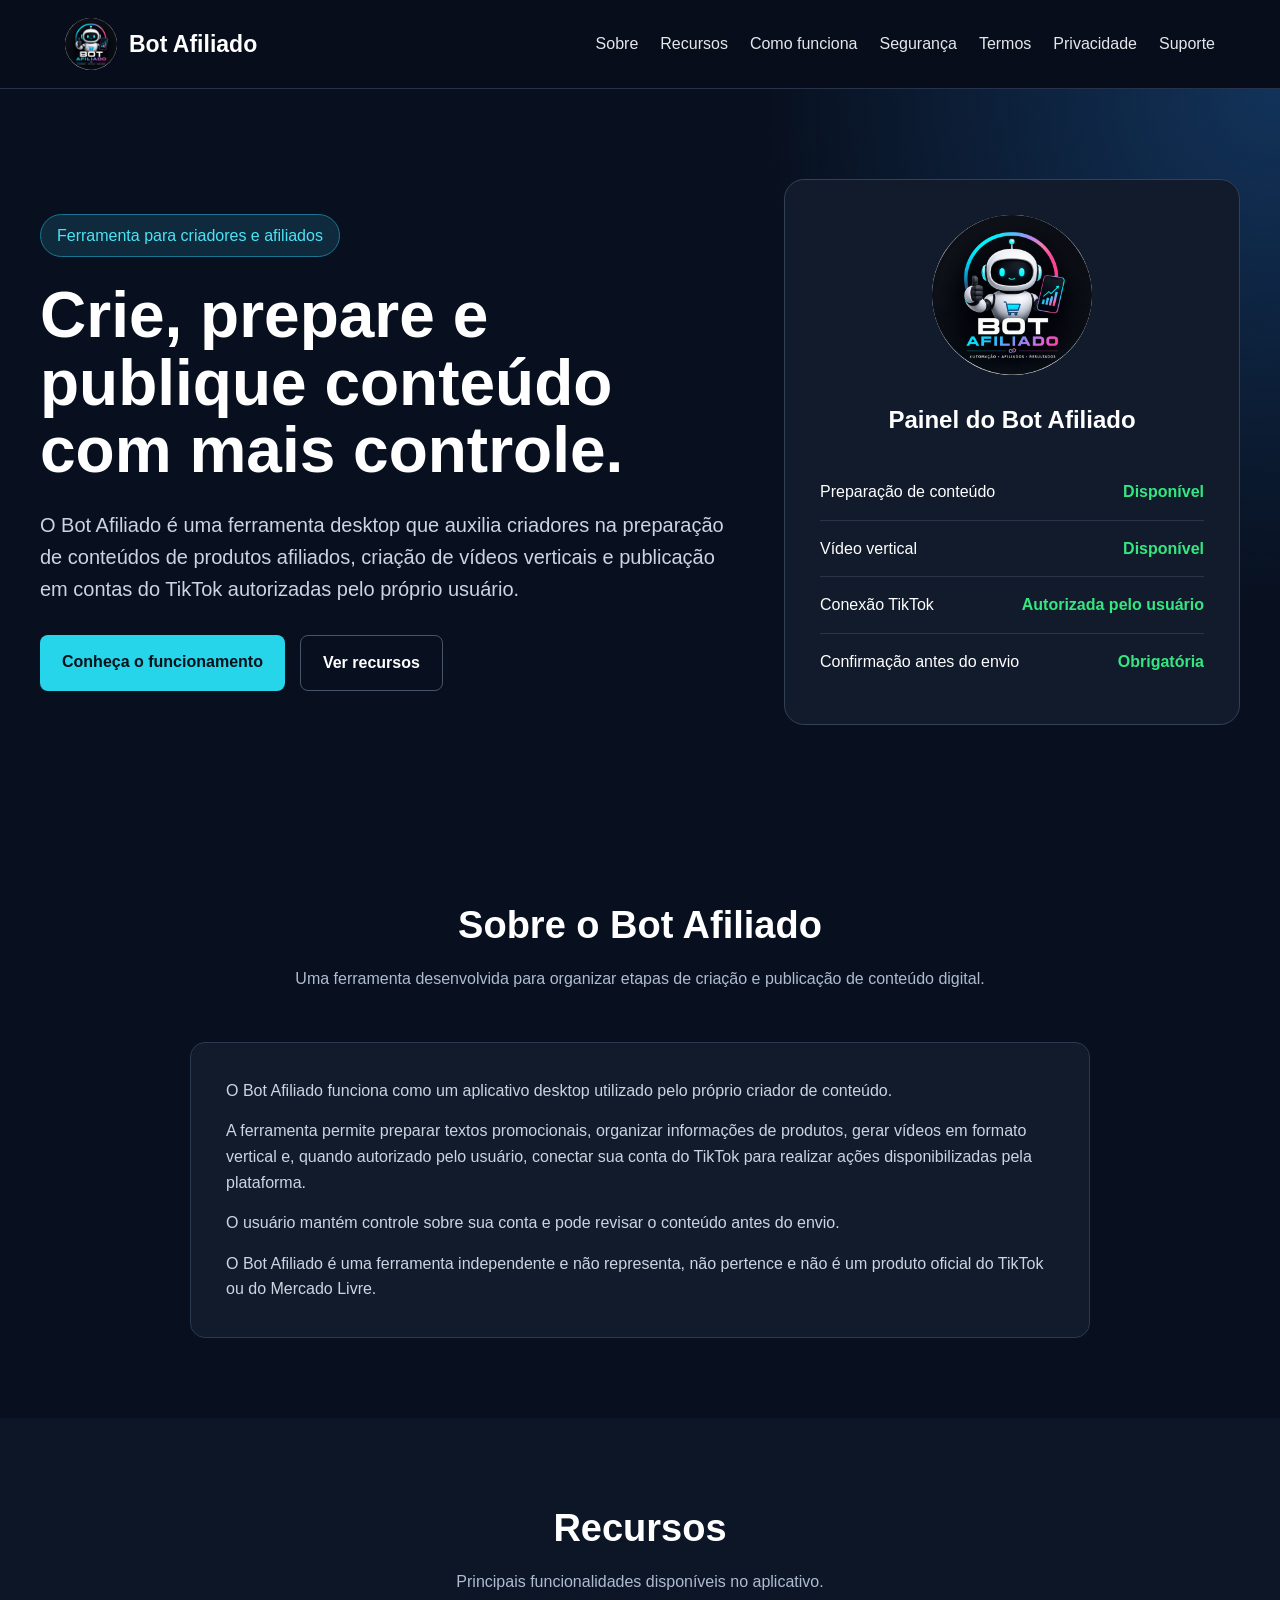
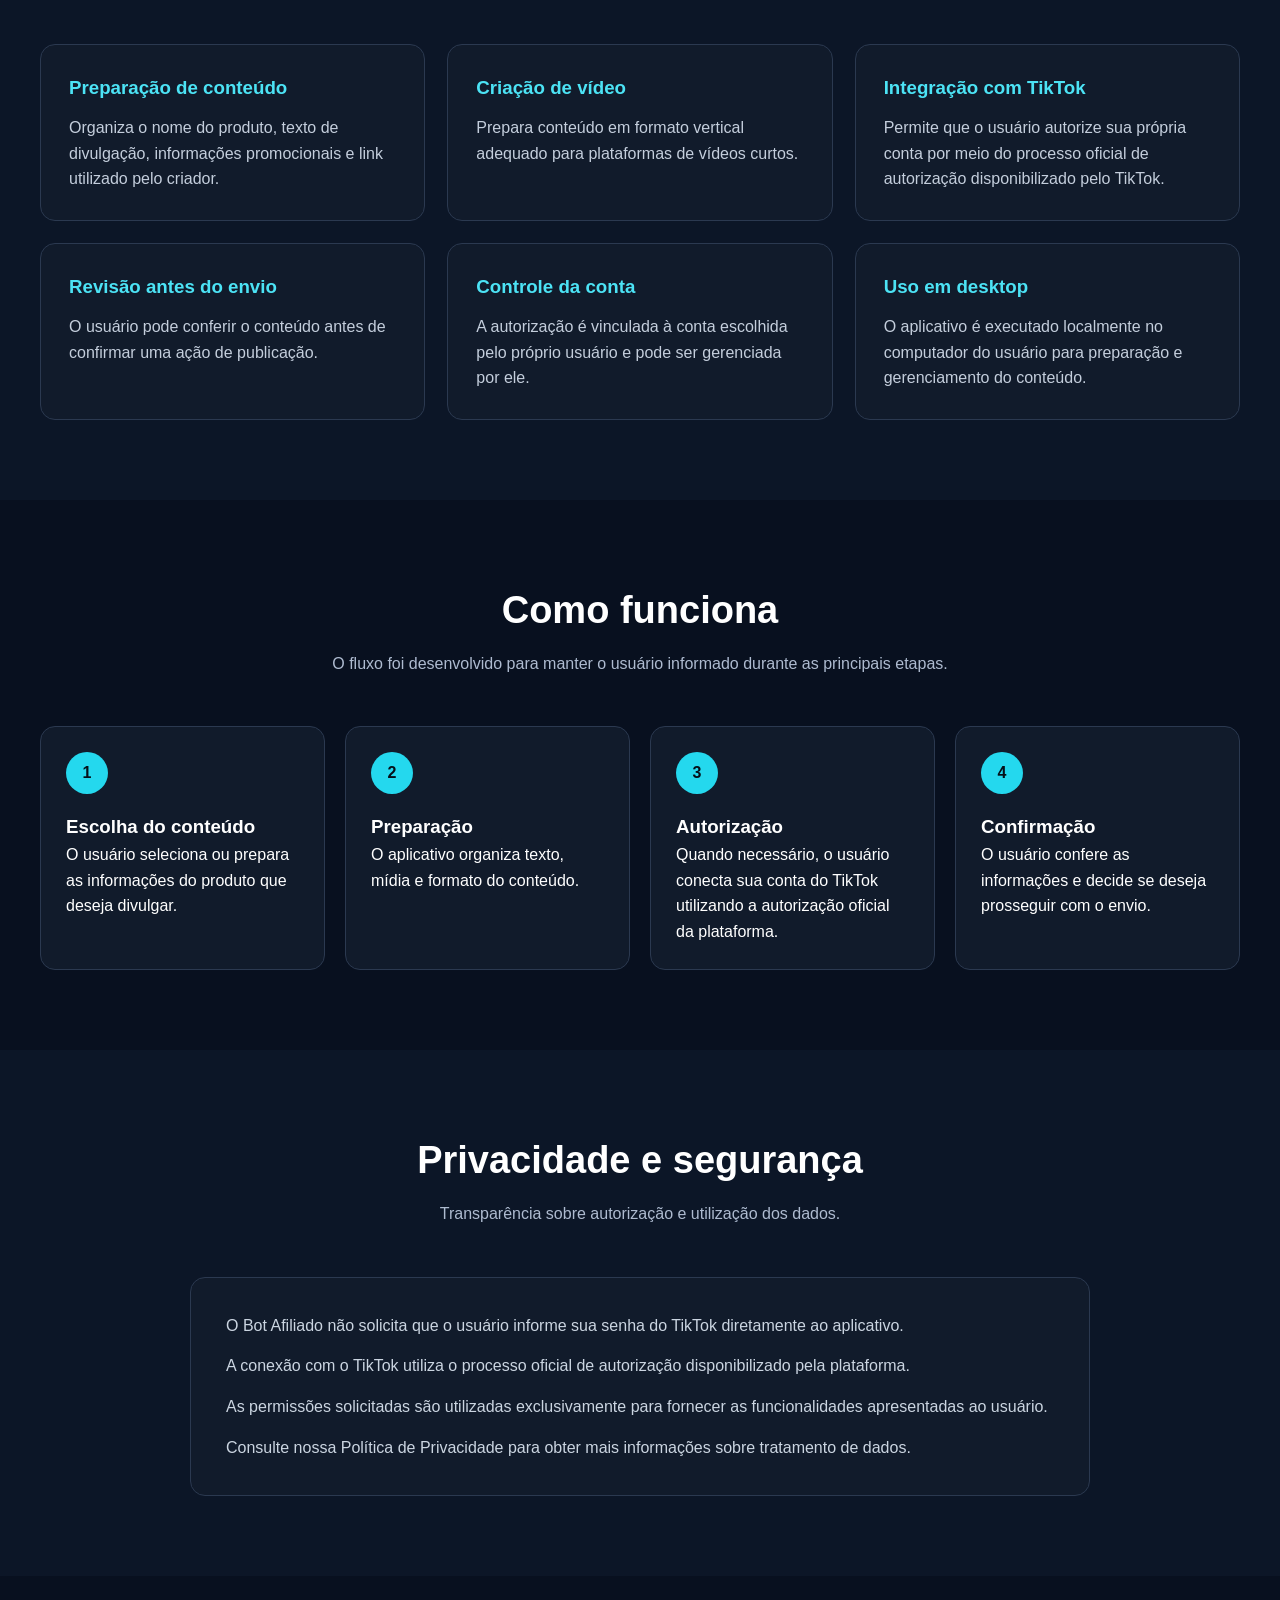
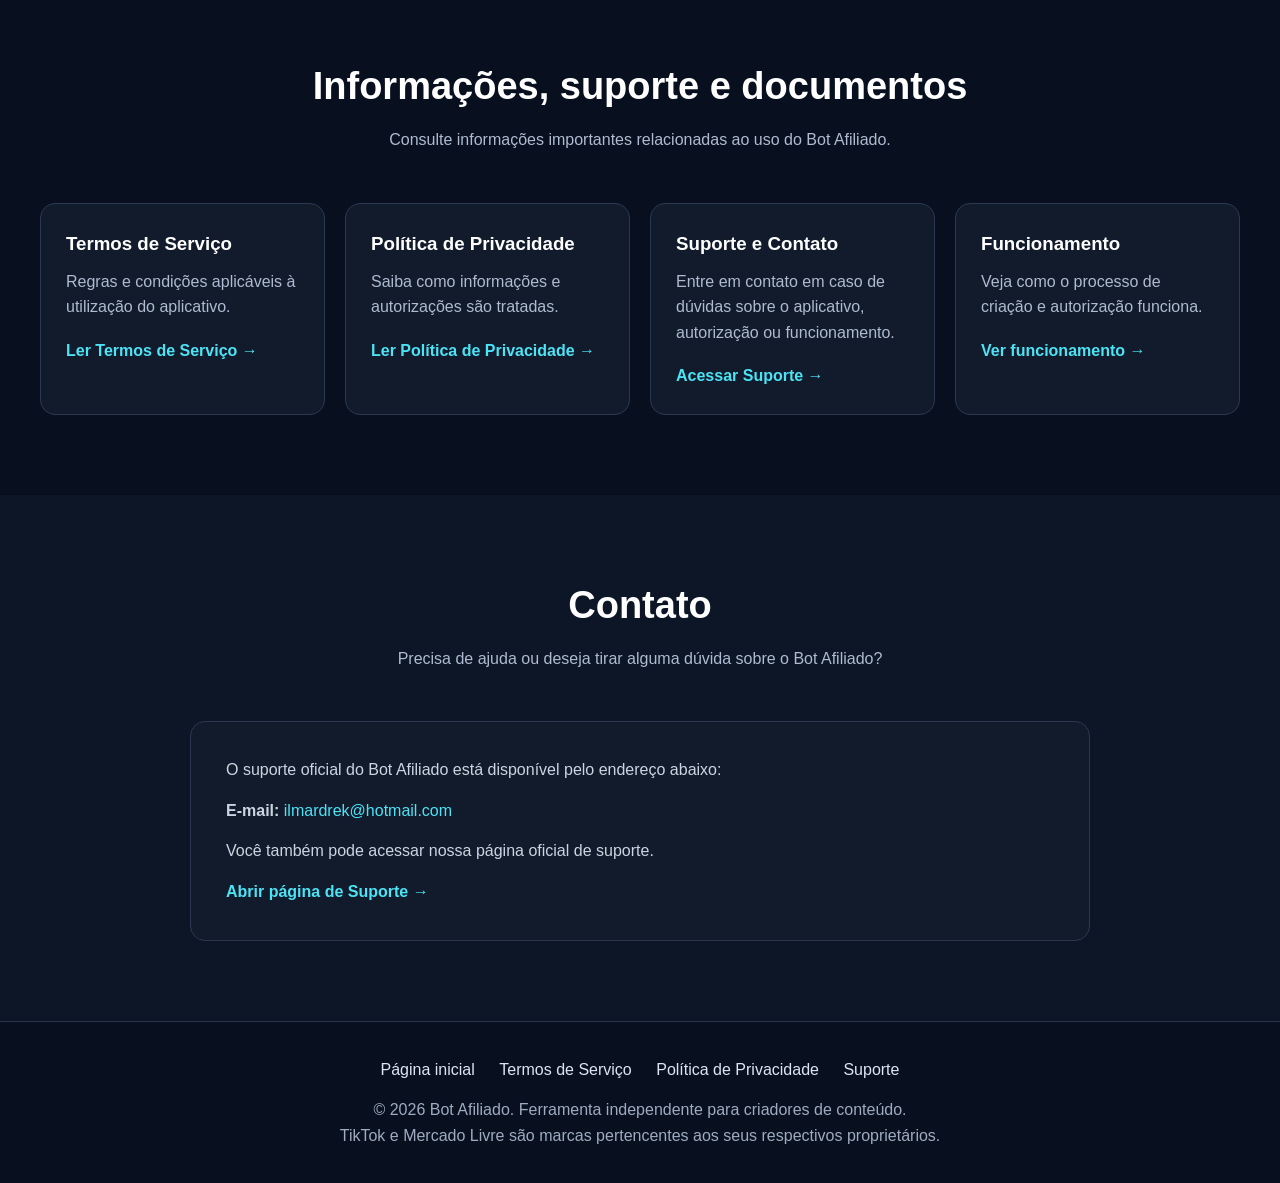
==== commit 9024e8c0: "Refine layout and update content in index.html Adjusted layout and content structure in index.html." ====
--- a/index.html
+++ b/index.html
@@ -64,7 +64,7 @@
 
         .menu {
             display: flex;
-            gap: 25px;
+            gap: 22px;
             flex-wrap: wrap;
         }
 
@@ -272,7 +272,7 @@
 
         .links-area {
             display: grid;
-            grid-template-columns: repeat(3, 1fr);
+            grid-template-columns: repeat(4, 1fr);
             gap: 20px;
         }
 
@@ -347,6 +347,7 @@
 
 <header>
     <nav class="nav">
+
         <a href="index.html" class="brand">
             <img src="bot_afiliado_1024x1024.png" alt="Logo Bot Afiliado">
             <span>Bot Afiliado</span>
@@ -359,17 +360,23 @@
             <a href="#seguranca">Segurança</a>
             <a href="termos.html">Termos</a>
             <a href="privacidade.html">Privacidade</a>
-        </div>
+            <a href="suporte.html">Suporte</a>
+        </div>
+
     </nav>
 </header>
 
 <main>
 
 <section class="hero">
+
     <div class="hero-container">
 
         <div>
-            <span class="badge">Ferramenta para criadores e afiliados</span>
+
+            <span class="badge">
+                Ferramenta para criadores e afiliados
+            </span>
 
             <h1>
                 Crie, prepare e publique conteúdo com mais controle.
@@ -383,6 +390,7 @@
             </p>
 
             <div class="buttons">
+
                 <a class="button primary" href="#funcionamento">
                     Conheça o funcionamento
                 </a>
@@ -390,11 +398,15 @@
                 <a class="button secondary" href="#recursos">
                     Ver recursos
                 </a>
-            </div>
+
+            </div>
+
         </div>
 
         <div class="panel">
-            <img src="bot_afiliado_1024x1024.png" alt="Bot Afiliado">
+
+            <img src="bot_afiliado_1024x1024.png"
+                 alt="Bot Afiliado">
 
             <h2>Painel do Bot Afiliado</h2>
 
@@ -417,23 +429,31 @@
                 <span>Confirmação antes do envio</span>
                 <span class="ok">Obrigatória</span>
             </div>
+
         </div>
 
     </div>
+
 </section>
 
+
 <section id="sobre">
+
     <div class="container">
 
         <div class="section-title">
+
             <h2>Sobre o Bot Afiliado</h2>
+
             <p>
                 Uma ferramenta desenvolvida para organizar etapas de criação
                 e publicação de conteúdo digital.
             </p>
+
         </div>
 
         <div class="info-box">
+
             <p>
                 O Bot Afiliado funciona como um aplicativo desktop utilizado
                 pelo próprio criador de conteúdo.
@@ -456,136 +476,190 @@
                 não pertence e não é um produto oficial do TikTok ou do
                 Mercado Livre.
             </p>
+
         </div>
 
     </div>
+
 </section>
 
+
 <section id="recursos" class="light-section">
+
     <div class="container">
 
         <div class="section-title">
+
             <h2>Recursos</h2>
+
             <p>
                 Principais funcionalidades disponíveis no aplicativo.
             </p>
+
         </div>
 
         <div class="cards">
 
             <div class="card">
+
                 <h3>Preparação de conteúdo</h3>
+
                 <p>
                     Organiza o nome do produto, texto de divulgação,
                     informações promocionais e link utilizado pelo criador.
                 </p>
+
             </div>
 
             <div class="card">
+
                 <h3>Criação de vídeo</h3>
+
                 <p>
                     Prepara conteúdo em formato vertical adequado para
                     plataformas de vídeos curtos.
                 </p>
+
             </div>
 
             <div class="card">
+
                 <h3>Integração com TikTok</h3>
+
                 <p>
                     Permite que o usuário autorize sua própria conta por meio
                     do processo oficial de autorização disponibilizado pelo TikTok.
                 </p>
+
             </div>
 
             <div class="card">
+
                 <h3>Revisão antes do envio</h3>
+
                 <p>
                     O usuário pode conferir o conteúdo antes de confirmar uma
                     ação de publicação.
                 </p>
+
             </div>
 
             <div class="card">
+
                 <h3>Controle da conta</h3>
+
                 <p>
                     A autorização é vinculada à conta escolhida pelo próprio
                     usuário e pode ser gerenciada por ele.
                 </p>
+
             </div>
 
             <div class="card">
+
                 <h3>Uso em desktop</h3>
+
                 <p>
                     O aplicativo é executado localmente no computador do
                     usuário para preparação e gerenciamento do conteúdo.
                 </p>
-            </div>
-
-        </div>
+
+            </div>
+
+        </div>
+
     </div>
+
 </section>
 
+
 <section id="funcionamento">
+
     <div class="container">
 
         <div class="section-title">
+
             <h2>Como funciona</h2>
+
             <p>
                 O fluxo foi desenvolvido para manter o usuário informado
                 durante as principais etapas.
             </p>
+
         </div>
 
         <div class="steps">
 
             <div class="step">
+
                 <div class="number">1</div>
+
                 <h3>Escolha do conteúdo</h3>
+
                 <p>
                     O usuário seleciona ou prepara as informações do produto
                     que deseja divulgar.
                 </p>
+
             </div>
 
             <div class="step">
+
                 <div class="number">2</div>
+
                 <h3>Preparação</h3>
+
                 <p>
                     O aplicativo organiza texto, mídia e formato do conteúdo.
                 </p>
+
             </div>
 
             <div class="step">
+
                 <div class="number">3</div>
+
                 <h3>Autorização</h3>
+
                 <p>
                     Quando necessário, o usuário conecta sua conta do TikTok
                     utilizando a autorização oficial da plataforma.
                 </p>
+
             </div>
 
             <div class="step">
+
                 <div class="number">4</div>
+
                 <h3>Confirmação</h3>
+
                 <p>
                     O usuário confere as informações e decide se deseja
                     prosseguir com o envio.
                 </p>
+
             </div>
 
         </div>
 
     </div>
+
 </section>
 
+
 <section id="seguranca" class="light-section">
+
     <div class="container">
 
         <div class="section-title">
+
             <h2>Privacidade e segurança</h2>
+
             <p>
                 Transparência sobre autorização e utilização dos dados.
             </p>
+
         </div>
 
         <div class="info-box">
@@ -613,58 +687,161 @@
         </div>
 
     </div>
+
 </section>
 
+
 <section id="informacoes">
+
     <div class="container">
 
         <div class="section-title">
-            <h2>Informações e documentos</h2>
-            <p>
-                Consulte informações importantes relacionadas ao uso do
-                Bot Afiliado.
-            </p>
+
+            <h2>Informações, suporte e documentos</h2>
+
+            <p>
+                Consulte informações importantes relacionadas ao uso
+                do Bot Afiliado.
+            </p>
+
         </div>
 
         <div class="links-area">
 
             <div class="link-card">
+
                 <h3>Termos de Serviço</h3>
+
                 <p>
                     Regras e condições aplicáveis à utilização do aplicativo.
                 </p>
-                <a href="termos.html">Ler Termos de Serviço →</a>
+
+                <a href="termos.html">
+                    Ler Termos de Serviço →
+                </a>
+
             </div>
 
             <div class="link-card">
+
                 <h3>Política de Privacidade</h3>
+
                 <p>
                     Saiba como informações e autorizações são tratadas.
                 </p>
-                <a href="privacidade.html">Ler Política de Privacidade →</a>
+
+                <a href="privacidade.html">
+                    Ler Política de Privacidade →
+                </a>
+
             </div>
 
             <div class="link-card">
+
+                <h3>Suporte e Contato</h3>
+
+                <p>
+                    Entre em contato em caso de dúvidas sobre o aplicativo,
+                    autorização ou funcionamento.
+                </p>
+
+                <a href="suporte.html">
+                    Acessar Suporte →
+                </a>
+
+            </div>
+
+            <div class="link-card">
+
                 <h3>Funcionamento</h3>
+
                 <p>
                     Veja como o processo de criação e autorização funciona.
                 </p>
-                <a href="#funcionamento">Ver funcionamento →</a>
+
+                <a href="#funcionamento">
+                    Ver funcionamento →
+                </a>
+
             </div>
 
         </div>
 
     </div>
+
 </section>
 
+
+<section class="light-section">
+
+    <div class="container">
+
+        <div class="section-title">
+
+            <h2>Contato</h2>
+
+            <p>
+                Precisa de ajuda ou deseja tirar alguma dúvida sobre
+                o Bot Afiliado?
+            </p>
+
+        </div>
+
+        <div class="info-box">
+
+            <p>
+                O suporte oficial do Bot Afiliado está disponível pelo
+                endereço abaixo:
+            </p>
+
+            <p>
+                <strong>E-mail:</strong>
+                <a href="mailto:ilmardrek@hotmail.com"
+                   style="color:#4ce3f5;">
+                    ilmardrek@hotmail.com
+                </a>
+            </p>
+
+            <p>
+                Você também pode acessar nossa página oficial de suporte.
+            </p>
+
+            <p>
+                <a href="suporte.html"
+                   style="color:#4ce3f5;font-weight:bold;">
+                    Abrir página de Suporte →
+                </a>
+            </p>
+
+        </div>
+
+    </div>
+
+</section>
+
 </main>
 
+
 <footer>
 
     <div class="footer-links">
-        <a href="index.html">Página inicial</a>
-        <a href="termos.html">Termos de Serviço</a>
-        <a href="privacidade.html">Política de Privacidade</a>
+
+        <a href="index.html">
+            Página inicial
+        </a>
+
+        <a href="termos.html">
+            Termos de Serviço
+        </a>
+
+        <a href="privacidade.html">
+            Política de Privacidade
+        </a>
+
+        <a href="suporte.html">
+            Suporte
+        </a>
+
     </div>
 
     <p>
